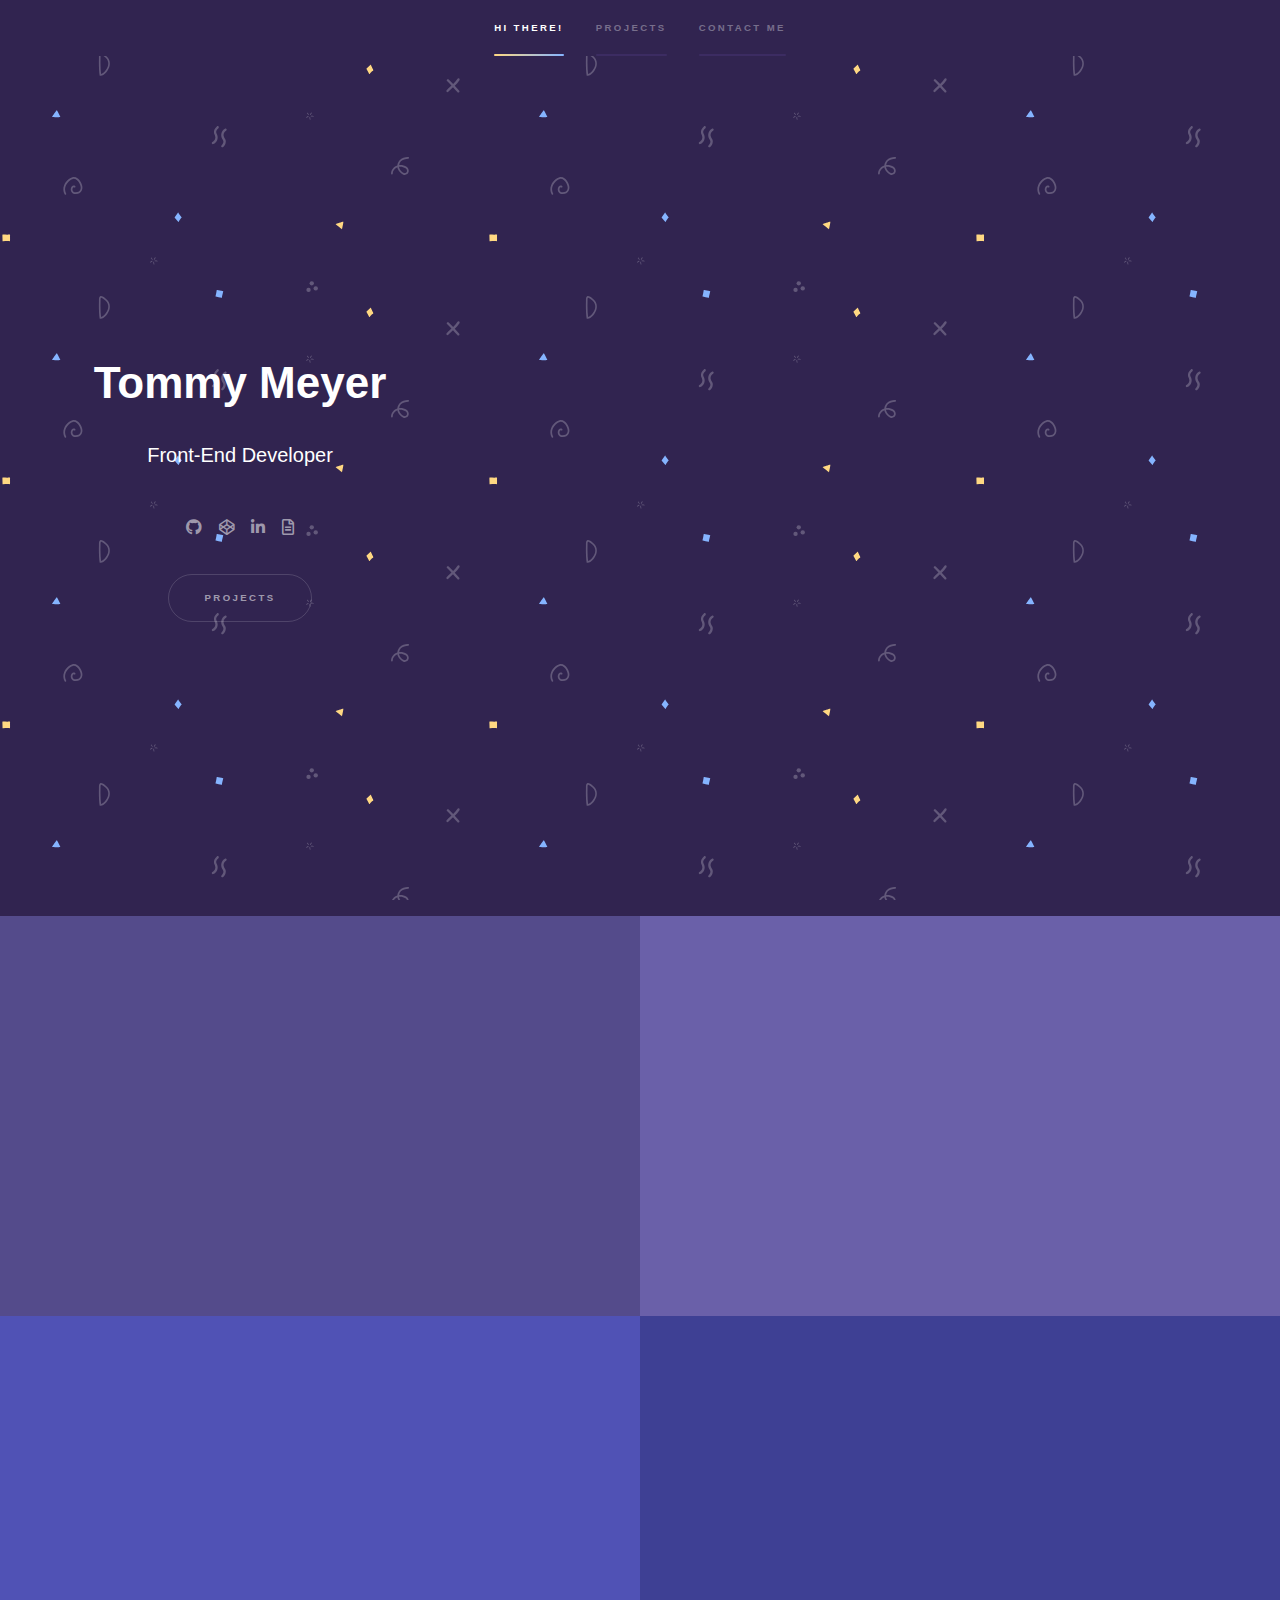
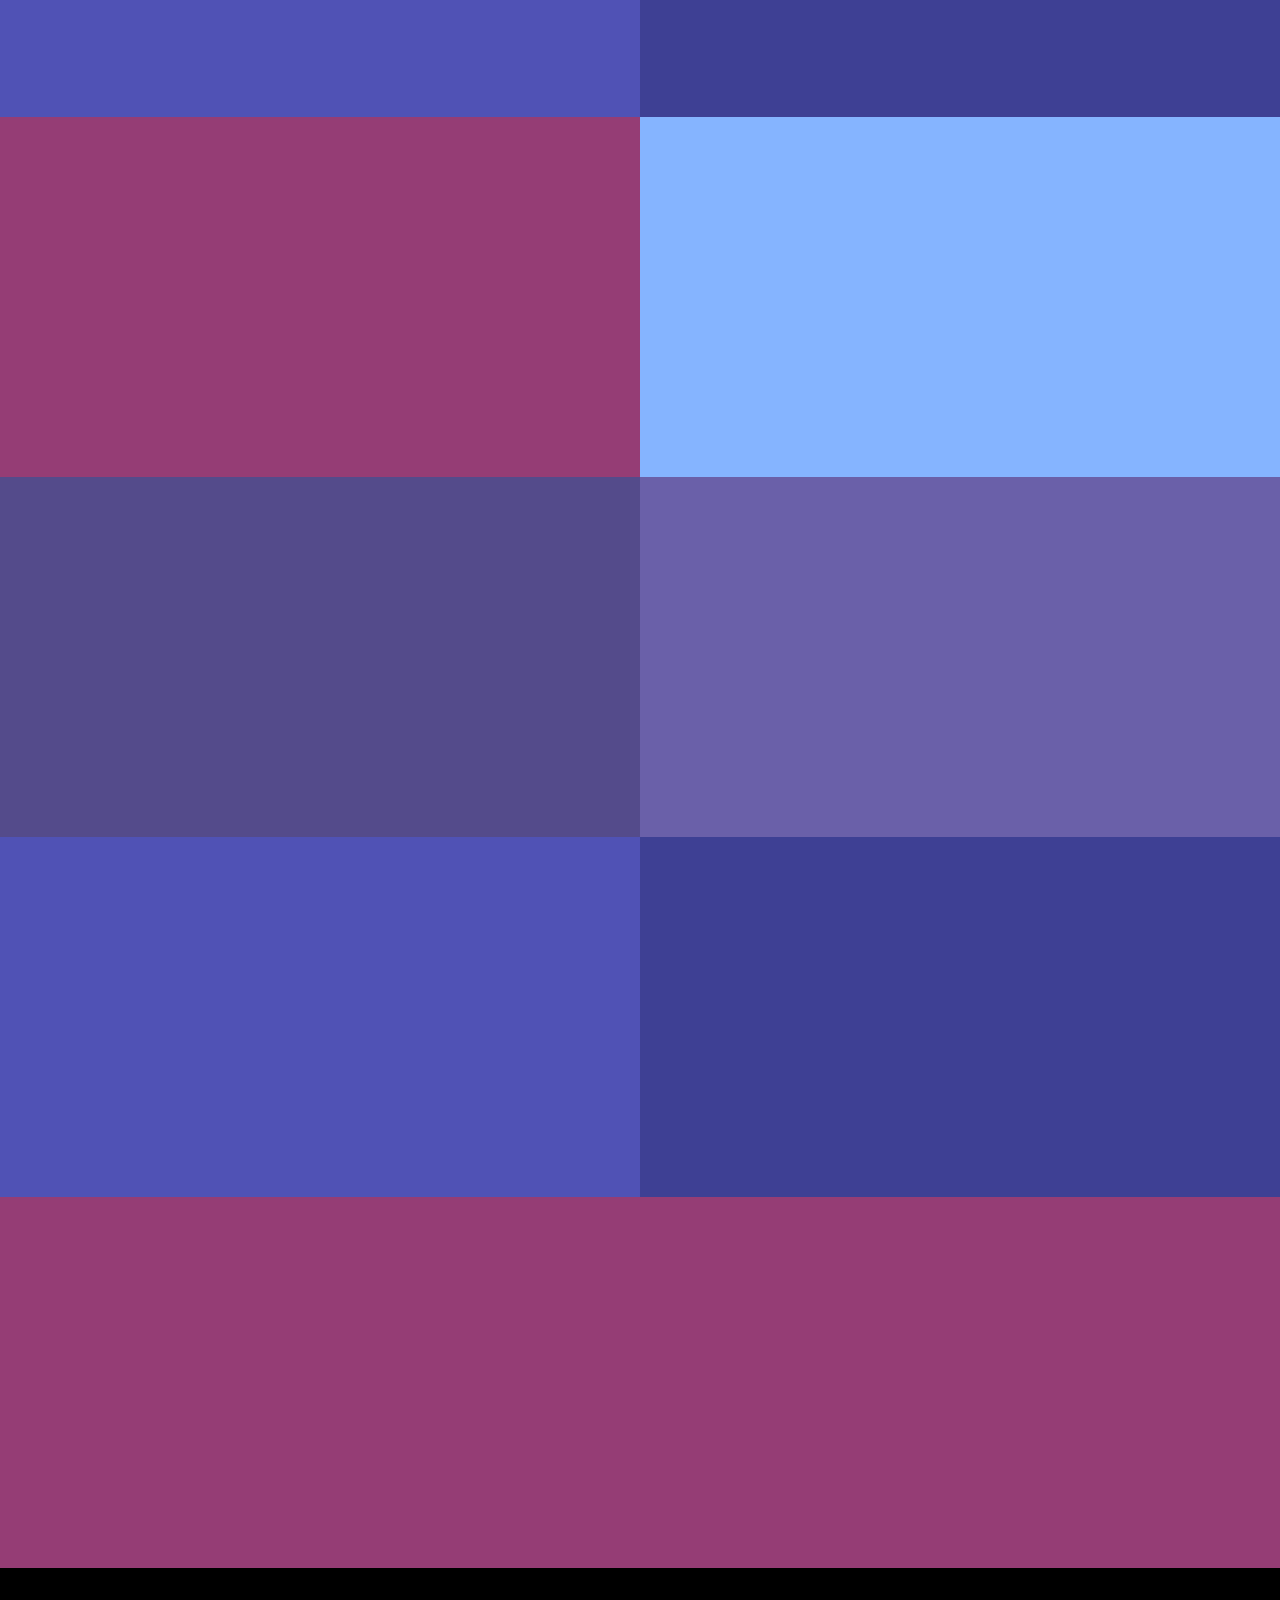
==== index.html @ c6033dd3 "Adds T&N Partners site." ====
<!DOCTYPE HTML>
<!--
  Hyperspace by HTML5 UP
  html5up.net | @ajlkn
  Free for personal and commercial use under the CCA 3.0 license (html5up.net/license)

  Heavily customized by Tommy Meyer, 2020.
-->
<html>
  <head>
    <title>⚡ Tommy Meyer – Front-End Developer</title>
    <meta charset="utf-8" />
    <meta name="viewport" content="width=device-width, initial-scale=1, user-scalable=no" />
    <link rel="stylesheet" href="assets/css/main.css" />
    <noscript><link rel="stylesheet" href="assets/css/noscript.css" /></noscript>
  </head>
  <body class="is-preload">

    <!-- Sidebar -->
      <section id="sidebar">
        <div class="inner">
          <nav>
            <ul>
              <li><a href="#intro">Hi there!</a></li>
              <li><a href="#one">Projects</a></li>
              <!-- <li><a href="#two">Skills & Technologies</a></li> -->
              <li><a href="#three">Contact Me</a></li>
            </ul>
          </nav>
        </div>
      </section>

    <!-- Wrapper -->
      <div id="wrapper">

        <!-- Intro -->
          <section id="intro" class="wrapper style1 fullscreen fade-up">
            <div class="inner">
              <h1>Tommy Meyer</h1>
              <p>Front-End Developer</p>
              <ul class="icons">
                <li><a href="https://github.com/tommymeyer" target="_blank" rel="noreferrer noopener" class="icon brands fa-github" data-tooltip="Github"><span class="label"></span></a></li>
                <li><a href="https://codepen.io/tommymeyer" target="_blank" rel="noreferrer noopener" class="icon brands fa-codepen" data-tooltip="Codepen"><span class="label"></span></a></li>
                <li><a href="https://www.linkedin.com/in/tommymeyer942/" target="_blank" rel="noreferrer noopener" class="icon brands fa-linkedin-in" data-tooltip="LinkedIn"><span class="label"></span></a></li>
                <li><a href="https://bit.ly/2AvjYid" target="_blank" rel="noreferrer noopener" class="icon brands fa-file-alt" data-tooltip="Resumé"><span class="label"></span></a></li>
              </ul>
              <ul class="actions">
                <li><a href="#one" class="button scrolly projects-btn">Projects</a></li>
              </ul>
            </div>
          </section>

        <!-- One -->
          <div id="one">
            <section class="wrapper spotlights">
              <section class="style1-alt">
                <div class="content">
                  <div class="inner">
                    <h2>All-Star Trivia</h2>
                    <p>Browser-based trivia app utilizing the <a href="https://opentdb.com/" target="_blank" rel="noreferrer noopener">Open Trivia Database</a>. I created a custom React Hook called <code>useTrivia</code> in which I make a call to the Open Trivia API using the <code>Fetch API</code> to access the questions. <code>useTrivia</code> allows us to load a question accordingly to a selected category. To randomize the questions I'm using the <code>shuffle()</code> method from <code>Lodash</code>. An improvement would be utilizing <code>local storage</code> and sign-in to allow session tracking.</p>
                    <ul class="actions">
                      <li><a href="https://github.com/tommymeyer/all-star-trivia" target="_blank" rel="noreferrer noopener" class="button">Source Code</a></li>
                      <li><a href="https://allstar.netlify.app/" class="button" target="_blank" rel="noreferrer noopener">Live Example</a></li>
                    </ul>
                  </div>
                </div>
              </section>
              <section class="style1">
                <div class="content">
                  <div class="inner">
                    <h2>Rock.Paper.Scissors.</h2>
                    <p>This is a simple, Browser-based Roshambo game that pits the user against the computer <i><b>*cough*</b> Math.random() <b>*cough*</b></i>. It tracks wins, losses, the user's choice, the computer's choice, and game state using the <code>useState</code> Hook. The game state refreshes with the <code>useEffect</code> Hook. I use conditional logic that uses properties of the different choices available; namely, rock, paper, and scissors.</p>
                    <ul class="actions">
                      <li><a href="https://github.com/tommymeyer/react-roshambo" target="_blank" rel="noreferrer noopener" class="button">Source Code</a></li>
                      <li><a href="https://react-roshambo.netlify.app/" class="button" target="_blank" rel="noreferrer noopener">Live Example</a></li>
                    </ul>
                  </div>
                </div>
              </section>
            </section>
            <section class="wrapper spotlights">
              <section class="style2">
                <div class="content">
                  <div class="inner">
                    <h2>Infinite Image Gallery</h2>
                    <p>This app uses the <a href="https://unsplash.com/developers" target="_blank" rel="noreferrer noopener">Unsplash API</a> to dynamically load images. It uses a package called the <code>react-infinite-scroll-component</code> to continuously load images on scroll. This project was a bit of stretch for me in using the <code>useCallback</code> Hook for performance improvements as well as using the <code>useEffect</code> Hook to negotiate multiple and semi-complex state scenarios.</p>
                    <ul class="actions">
                      <li><a href="https://github.com/tommymeyer/infinite-images" target="_blank" rel="noreferrer noopener" class="button">Source Code</a></li>
                    </ul>
                  </div>
                </div>
              </section>
              <section class="style2-alt">
                <div class="content">
                  <div class="inner">
                    <h2>Robofriends</h2>
                    <p>This app displays the power of React Props and State. I'm using <code>useState</code> to obtain and set the searchfield value, and, subsequently, actively find and display relevant information cards. I'm also using the <code>fetch API</code> within <code>useEffect</code> to call for data to display on the information cards. This project was a refactor of an older project. I replaced Life Cycle Methods with React Hooks.</p>
                    <ul class="actions">
                      <li><a href="https://github.com/tommymeyer/robofriends" target="_blank" rel="noreferrer noopener" class="button">Source Code</a></li>
                      <li><a href="https://tin-can.netlify.app/" class="button" target="_blank" rel="noreferrer noopener">Live Example</a></li>
                    </ul>
                  </div>
                </div>
              </section>
            </section>
            <section class="wrapper spotlights">
              <section class="style3-alt">
                <div class="content">
                  <div class="inner">
                    <h2>Pomodoro Timer</h2>
                    <p>A simple Pomodoro Timer that also tracks the number pomo sets you do. Built in ReactJS, it uses <code>useState</code> to adjust the timer, set counter, and the dynamic titles. It also uses <code>useRef</code> to make the buttons functional.</p>
                    <ul class="actions">
                      <li><a href="https://github.com/tommymeyer/react-pomodoro" target="_blank" rel="noreferrer noopener" class="button">Source Code</a></li>
                      <li><a href="https://pompom.netlify.app/" class="button" target="_blank" rel="noreferrer noopener">Live Example</a></li>
                    </ul>
                  </div>
                </div>
              </section>
              <section class="style3">
                <div class="content">
                  <div class="inner">
                    <h2>Markdown Note Taking App</h2>
                    <p>A <em>very</em> rudimentary Markdown note taking app built in ReactJS. It uses the <code>react-markdown</code> NPM Package and plugs in the <code>useState</code> React Hook to set the state of the textbox with what the user types in the editor.</p>
                    <ul class="actions">
                      <li><a href="https://github.com/tommymeyer/react-markdown-editor" target="_blank" rel="noreferrer noopener" class="button">Source Code</a></li>
                      <li><a href="https://voltnotes.netlify.app/" class="button" target="_blank" rel="noreferrer noopener">Live Example</a></li>
                    </ul>
                  </div>
                </div>
              </section>
            </section>
            <section class="wrapper spotlights">
              <section class="style1-alt">
                <div class="content">
                  <div class="inner">
                    <h2>Cool Tabs</h2>
                    <p>Built in ReactJS, this is a sample of navigation tabs and a neat hover interaction. It uses <code>react-router-dom</code> to navigate between the different components. The hover effect is accomplished using <code>useState</code> to keep track of where the mouse is located when hovering over a tab.</p>
                    <ul class="actions">
                      <li><a href="https://github.com/tommymeyer/react-tabs" target="_blank" rel="noreferrer noopener" class="button">Source Code</a></li>
                      <li><a href="https://cool-tabs.netlify.app/" class="button" target="_blank" rel="noreferrer noopener">Live Example</a></li>
                    </ul>
                  </div>
                </div>
              </section>
              <section class="style1">
                <div class="content">
                  <div class="inner">
                    <h2>List of SpaceX Launches</h2>
                    <p>A list of SpaceX Launches using their API to display images of launches, launch names, launch details, and links to launch videos. It's built in Angular using Typescript. It's not my forté, but it was a fun project.</p>
                    <ul class="actions">
                      <li><a href="https://github.com/tommymeyer/spacex-launches-list" target="_blank" rel="noreferrer noopener" class="button">Source Code</a></li>
                    </ul>
                  </div>
                </div>
              </section>
            </section>
            <section class="wrapper spotlights">
              <section class="style2">
                <div class="content">
                  <div class="inner">
                    <a href="./projects/StoresSite.html" target="_blank" rel="noreferrer noopener"><h2>Tuft & Needle Stores Site</h2></a>
                    <p>Tuft & Needle's Stores site. Made to help customers find products in a retail setting near them.</p>
                    <ul class="actions">
                      <li><a href="https://www.tuftandneedle.com/stores/" class="button" target="_blank" rel="noreferrer noopener">Live Example</a></li>
                    </ul>
                  </div>
                </div>
              </section>
              <section class="style2-alt">
                <div class="content">
                  <div class="inner">
                    <a href="./projects/TrackingPage.html" target="_blank" rel="noreferrer noopener"><h2>Tuft & Needle Tracking Page</h2></a>
                    <p>Tuft & Needle's custom tracking page. Made to provide customers with a more pleasant shipment tracking experience.</p>
                    <ul class="actions">
                      <li><a href="https://www.tuftandneedle.com/tracking/?email=tlmeyer942@gmail.com&slug=217e1e6a1ecc" class="button" target="_blank" rel="noreferrer noopener">Live Example</a></li>
                    </ul>
                  </div>
                </div>
              </section>
            </section>
            <section class="wrapper spotlights">
              <section class="style3-alt">
                <div class="content">
                  <div class="inner">
                    <h2>Tuft & Needle Partners Site</h2>
                    <p>Tuft & Needle's showcase site for business partnerships. All of the content is dynamically generated through a CMS, making it simpler for stakeholders to control what's on the page. I was in charge of the markup and styles for the site. I had to keep in mind the dynamic nature of the content and build layout as well as other constraints while allowing for potential unknowns in relation to styling the pages.</p>
                    <ul class="actions">
                      <li><a href="https://www.tuftandneedle.com/partners/" class="button" target="_blank" rel="noreferrer noopener">Live Example</a></li>
                    </ul>
                  </div>
                </div>
              </section>
            </section>
            <section class="wrapper spotlights">
              <section class="style4">
                <div class="content">
                  <div class="inner">
                    <h2>More Coming Soon</h2>
                    <p>To see more examples of my CSS work check out my Codepen. For more examples of larger projects, check out my Github or my Resumé <span class="small-text"><em>&#40;all links found in the icons above or the buttons below&#41;</em></span>.</p>
                    <ul class="actions">
                      <li><a href="https://github.com/tommymeyer" class="button icon fa-github" target="_blank" rel="noreferrer noopener">Github</a></li>
                      <li><a href="https://codepen.io/tommymeyer" target="_blank" rel="noreferrer noopener" class="button icon fa-codepen">Codepen</a></li>
                      <li><a href="https://bit.ly/2AvjYid" class="button icon fa-file-alt" target="_blank" rel="noreferrer noopener">Resumé</a></li>
                    </ul>
                  </div>
                </div>
              </section>
            </section>
          </div>

        <!-- Two -->
          <!-- <section id="two" class="wrapper style3 fade-up">
            <div class="inner">
              <h2>What we do</h2>
              <p>Phasellus convallis elit id ullamcorper pulvinar. Duis aliquam turpis mauris, eu ultricies erat malesuada quis. Aliquam dapibus, lacus eget hendrerit bibendum, urna est aliquam sem, sit amet imperdiet est velit quis lorem.</p>
              <div class="features">
                <section>
                  <span class="icon solid major fa-code"></span>
                  <h3>Lorem ipsum amet</h3>
                  <p>Phasellus convallis elit id ullam corper amet et pulvinar. Duis aliquam turpis mauris, sed ultricies erat dapibus.</p>
                </section>
                <section>
                  <span class="icon solid major fa-lock"></span>
                  <h3>Aliquam sed nullam</h3>
                  <p>Phasellus convallis elit id ullam corper amet et pulvinar. Duis aliquam turpis mauris, sed ultricies erat dapibus.</p>
                </section>
                <section>
                  <span class="icon solid major fa-cog"></span>
                  <h3>Sed erat ullam corper</h3>
                  <p>Phasellus convallis elit id ullam corper amet et pulvinar. Duis aliquam turpis mauris, sed ultricies erat dapibus.</p>
                </section>
                <section>
                  <span class="icon solid major fa-desktop"></span>
                  <h3>Veroeros quis lorem</h3>
                  <p>Phasellus convallis elit id ullam corper amet et pulvinar. Duis aliquam turpis mauris, sed ultricies erat dapibus.</p>
                </section>
                <section>
                  <span class="icon solid major fa-link"></span>
                  <h3>Urna quis bibendum</h3>
                  <p>Phasellus convallis elit id ullam corper amet et pulvinar. Duis aliquam turpis mauris, sed ultricies erat dapibus.</p>
                </section>
                <section>
                  <span class="icon major fa-gem"></span>
                  <h3>Aliquam urna dapibus</h3>
                  <p>Phasellus convallis elit id ullam corper amet et pulvinar. Duis aliquam turpis mauris, sed ultricies erat dapibus.</p>
                </section>
              </div>
              <ul class="actions">
                <li><a href="generic.html" class="button">Learn more</a></li>
              </ul>
            </div>
          </section> -->

        <!-- Three -->
          <section id="three" class="wrapper style1 fade-up">
            <div class="inner">
              <h2>Contact Me</h2>
              <p>If you'd like to partner with me on a project, talk about code, or talk about life, please feel free to write to me using the form below. I look forward to hearing from you. Cheers!</p>
              <div class="style1">
                <section>
                  <form method="POST" name="contact" data-netlify="true">
                    <div class="fields">
                      <div class="field half">
                        <label for="name">Name</label>
                        <input type="text" name="name" id="name" required />
                      </div>
                      <div class="field half">
                        <label for="email">Email</label>
                        <input type="text" name="email" id="email" required />
                      </div>
                      <div class="field">
                        <label for="message">Message</label>
                        <textarea name="message" id="message" rows="5" required></textarea>
                      </div>
                    </div>
                    <ul class="actions">
                      <li><button class="button submit" type="submit">Send</button></li>
                    </ul>
                  </form>
                </section>
              </div>
            </div>
          </section>

      </div>

    <!-- Footer -->
      <footer id="footer" class="wrapper style1-alt">
        <div class="inner">
          <ul class="menu">
            <li>&copy; 2021 <a href="https://bit.ly/2AvjYid" target="_blank" rel="noreferrer noopener">Tommy Meyer</a>. All rights reserved.</li>
          </ul>
        </div>
      </footer>

    <!-- Scripts -->
      <script src="assets/js/jquery.min.js"></script>
      <script src="assets/js/jquery.scrollex.min.js"></script>
      <script src="assets/js/jquery.scrolly.min.js"></script>
      <script src="assets/js/browser.min.js"></script>
      <script src="assets/js/breakpoints.min.js"></script>
      <script src="assets/js/util.js"></script>
      <script src="assets/js/main.js"></script>

  </body>
</html>
---- assets/css/main.css ----
@charset "UTF-8";
@import url(fontawesome-all.min.css);
@import url("https://fonts.googleapis.com/css2?family=Audiowide&family=Bevan&family=BioRhyme:wght@700;800&family=Bree+Serif&family=Cherry+Swash:wght@700&family=Kelly+Slab&family=Poppins:ital,wght@0,100;0,200;0,300;0,400;0,500;0,600;0,700;0,800;0,900;1,100;1,200;1,300;1,400;1,500;1,600;1,700;1,800;1,900&family=Righteous&family=Spicy+Rice&family=Ubuntu:wght@400;500;700&display=swap");
html, body, div, span, applet, object, iframe, h1, h2, h3, h4, h5, h6, p, blockquote, pre, a, abbr, acronym, address, big, cite, code, del, dfn, em, img, ins, kbd, q, s, samp, small, strike, strong, sub, sup, tt, var, b, u, i, center, dl, dt, dd, ol, ul, li, fieldset, form, label, legend, table, caption, tbody, tfoot, thead, tr, th, td, article, aside, canvas, details, embed, figure, figcaption, footer, header, hgroup, menu, nav, output, ruby, section, summary, time, mark, audio, video {
  margin: 0;
  padding: 0;
  border: 0;
  font-size: 100%;
  font: inherit;
  vertical-align: baseline; }

article, aside, details, figcaption, figure, footer, header, hgroup, menu, nav, section {
  display: block; }

body {
  line-height: 1; }

ol, ul {
  list-style: none; }

blockquote, q {
  quotes: none; }

blockquote::before, blockquote::after {
  content: "";
  content: none; }

q::before, q::after {
  content: "";
  content: none; }

table {
  border-collapse: collapse;
  border-spacing: 0; }

body {
  -webkit-text-size-adjust: none; }

mark {
  background-color: transparent;
  color: inherit; }

input::-moz-focus-inner {
  border: 0;
  padding: 0;
  -moz-appearance: none;
  -webkit-appearance: none;
  -ms-appearance: none;
  appearance: none; }

select, textarea {
  -moz-appearance: none;
  -webkit-appearance: none;
  -ms-appearance: none;
  appearance: none; }

@-ms-viewport {
  width: device-width; }
body {
  -ms-overflow-style: scrollbar; }

@media screen and (max-width: 480px) {
  html, body {
    min-width: 320px; } }
html {
  box-sizing: border-box; }

* {
  box-sizing: inherit; }
  *::before, *::after {
    box-sizing: inherit; }

/****************** */
/*****Variables**** */
/****************** */
body {
  background: #312450;
  color: rgba(255, 255, 255, 0.55);
  font-family: Arial, Helvetica, sans-serif;
  font-size: 16.5pt;
  font-weight: normal;
  line-height: 1.75; }

input, select, textarea {
  color: rgba(255, 255, 255, 0.55);
  font-family: Arial, Helvetica, sans-serif;
  font-size: 16.5pt;
  font-weight: normal;
  line-height: 1.75; }

@media screen and (max-width: 1680px) {
  body, input, select, textarea {
    font-size: 13pt; } }
@media screen and (max-width: 1280px) {
  body, input, select, textarea {
    font-size: 12pt; } }
@media screen and (max-width: 360px) {
  body, input, select, textarea {
    font-size: 11pt; } }
a {
  -moz-transition: color 0.25s ease, border-bottom-color 0.25s ease;
  -webkit-transition: color 0.25s ease, border-bottom-color 0.25s ease;
  -ms-transition: color 0.25s ease, border-bottom-color 0.25s ease;
  transition: color 0.25s ease, border-bottom-color 0.25s ease;
  border-bottom: dotted 1px rgba(255, 255, 255, 0.35);
  color: inherit;
  text-decoration: none; }
  a:hover {
    border-bottom-color: transparent;
    color: #ffffff; }

strong, b {
  color: #ffffff;
  font-weight: bold; }

em, i {
  font-style: italic; }

p {
  margin: 0 0 2em 0; }

h1, h2, h3, h4, h5, h6 {
  color: #ffffff;
  font-weight: bold;
  line-height: 1.5;
  margin: 0 0 0.5em 0; }

h1 a, h2 a, h3 a, h4 a, h5 a, h6 a {
  color: inherit;
  text-decoration: none; }

h1 {
  font-size: 2.75em; }
  h1.major {
    margin: 0 0 1.3em 0;
    position: relative;
    padding-bottom: 0.35em; }
    h1.major::after {
      background-image: -moz-linear-gradient(to right, #ffd882, #85b4ff);
      background-image: -moz-linear-gradient(to right, #ffd882, #85b4ff);
      background-image: -moz-linear-gradient(to right, #ffd882, #85b4ff);
      background-image: -webkit-linear-gradient(to right, #ffd882, #85b4ff);
      background-image: -webkit-linear-gradient(to right, #ffd882, #85b4ff);
      background-image: -webkit-linear-gradient(to right, #ffd882, #85b4ff);
      background-image: -ms-linear-gradient(to right, #ffd882, #85b4ff);
      background-image: -ms-linear-gradient(to right, #ffd882, #85b4ff);
      background-image: -ms-linear-gradient(to right, #ffd882, #85b4ff);
      background-image: linear-gradient(to right, #ffd882, #85b4ff);
      background-image: linear-gradient(to right, #ffd882, #85b4ff);
      background-image: linear-gradient(to right, #ffd882, #85b4ff);
      -moz-transition: max-width 0.25s ease;
      -webkit-transition: max-width 0.25s ease;
      -ms-transition: max-width 0.25s ease;
      transition: max-width 0.25s ease;
      border-radius: 0.2em;
      bottom: 0;
      content: "";
      height: 0.05em;
      position: absolute;
      right: 0;
      width: 100%; }

h2 {
  font-size: 1.75em; }

h3 {
  font-size: 1.1em; }

h4 {
  font-size: 1em; }

h5 {
  font-size: 0.8em; }

h6 {
  font-size: 0.6em; }

@media screen and (max-width: 736px) {
  h1 {
    font-size: 2em; }

  h2 {
    font-size: 1.25em; }

  h3 {
    font-size: 1em; }

  h4 {
    font-size: 0.8em; }

  h5, h6 {
    font-size: 0.6em; } }
sub {
  font-size: 0.8em;
  position: relative;
  top: 0.5em; }

sup {
  font-size: 0.8em;
  position: relative;
  top: -0.5em; }

blockquote {
  border-left: solid 4px rgba(255, 255, 255, 0.15);
  font-style: italic;
  margin: 0 0 2em 0;
  padding: 0.5em 0 0.5em 2em; }

code {
  background: rgba(255, 255, 255, 0.05);
  border-radius: 0.25em;
  border: solid 1px rgba(255, 255, 255, 0.15);
  font-family: "Courier New", monospace;
  font-size: 0.9em;
  margin: 0 0.25em;
  padding: 0.25em 0.65em; }

pre {
  -webkit-overflow-scrolling: touch;
  font-family: "Courier New", monospace;
  font-size: 0.9em;
  margin: 0 0 2em 0; }
  pre code {
    display: block;
    line-height: 1.75em;
    padding: 1em 1.5em;
    overflow-x: auto; }

hr {
  border: 0;
  border-bottom: solid 1px rgba(255, 255, 255, 0.15);
  margin: 2em 0; }
  hr.major {
    margin: 3em 0; }

.align-left {
  text-align: left; }

.align-center {
  text-align: center; }

.align-right {
  text-align: right; }

.row {
  display: flex;
  flex-wrap: wrap;
  box-sizing: border-box;
  align-items: stretch; }
  .row > * {
    box-sizing: border-box; }
  .row.gtr-uniform > * > :last-child {
    margin-bottom: 0; }
  .row.aln-left {
    justify-content: flex-start; }
  .row.aln-center {
    justify-content: center; }
  .row.aln-right {
    justify-content: flex-end; }
  .row.aln-top {
    align-items: flex-start; }
  .row.aln-middle {
    align-items: center; }
  .row.aln-bottom {
    align-items: flex-end; }
  .row > .imp {
    order: -1; }
  .row > .col-1 {
    width: 8.3333333333%; }
  .row > .off-1 {
    margin-left: 8.3333333333%; }
  .row > .col-2 {
    width: 16.6666666667%; }
  .row > .off-2 {
    margin-left: 16.6666666667%; }
  .row > .col-3 {
    width: 25%; }
  .row > .off-3 {
    margin-left: 25%; }
  .row > .col-4 {
    width: 33.3333333333%; }
  .row > .off-4 {
    margin-left: 33.3333333333%; }
  .row > .col-5 {
    width: 41.6666666667%; }
  .row > .off-5 {
    margin-left: 41.6666666667%; }
  .row > .col-6 {
    width: 50%; }
  .row > .off-6 {
    margin-left: 50%; }
  .row > .col-7 {
    width: 58.3333333333%; }
  .row > .off-7 {
    margin-left: 58.3333333333%; }
  .row > .col-8 {
    width: 66.6666666667%; }
  .row > .off-8 {
    margin-left: 66.6666666667%; }
  .row > .col-9 {
    width: 75%; }
  .row > .off-9 {
    margin-left: 75%; }
  .row > .col-10 {
    width: 83.3333333333%; }
  .row > .off-10 {
    margin-left: 83.3333333333%; }
  .row > .col-11 {
    width: 91.6666666667%; }
  .row > .off-11 {
    margin-left: 91.6666666667%; }
  .row > .col-12 {
    width: 100%; }
  .row > .off-12 {
    margin-left: 100%; }
  .row.gtr-0 {
    margin-top: 0;
    margin-left: 0em; }
    .row.gtr-0 > * {
      padding: 0 0 0 0em; }
    .row.gtr-0.gtr-uniform {
      margin-top: 0em; }
      .row.gtr-0.gtr-uniform > * {
        padding-top: 0em; }
  .row.gtr-25 {
    margin-top: 0;
    margin-left: -0.375em; }
    .row.gtr-25 > * {
      padding: 0 0 0 0.375em; }
    .row.gtr-25.gtr-uniform {
      margin-top: -0.375em; }
      .row.gtr-25.gtr-uniform > * {
        padding-top: 0.375em; }
  .row.gtr-50 {
    margin-top: 0;
    margin-left: -0.75em; }
    .row.gtr-50 > * {
      padding: 0 0 0 0.75em; }
    .row.gtr-50.gtr-uniform {
      margin-top: -0.75em; }
      .row.gtr-50.gtr-uniform > * {
        padding-top: 0.75em;
        margin-top: 0;
        margin-left: -1.5em; }
  .row > * {
    padding: 0 0 0 1.5em; }
  .row.gtr-uniform {
    margin-top: -1.5em; }
    .row.gtr-uniform > * {
      padding-top: 1.5em; }
  .row.gtr-150 {
    margin-top: 0;
    margin-left: -2.25em; }
    .row.gtr-150 > * {
      padding: 0 0 0 2.25em; }
    .row.gtr-150.gtr-uniform {
      margin-top: -2.25em; }
      .row.gtr-150.gtr-uniform > * {
        padding-top: 2.25em; }
  .row.gtr-200 {
    margin-top: 0;
    margin-left: -3em; }
    .row.gtr-200 > * {
      padding: 0 0 0 3em; }
    .row.gtr-200.gtr-uniform {
      margin-top: -3em; }
      .row.gtr-200.gtr-uniform > * {
        padding-top: 3em; }

@media screen and (max-width: 1680px) {
  .row {
    display: flex;
    flex-wrap: wrap;
    box-sizing: border-box;
    align-items: stretch; }
    .row > * {
      box-sizing: border-box; }
    .row.gtr-uniform > * > :last-child {
      margin-bottom: 0; }
    .row.aln-left {
      justify-content: flex-start; }
    .row.aln-center {
      justify-content: center; }
    .row.aln-right {
      justify-content: flex-end; }
    .row.aln-top {
      align-items: flex-start; }
    .row.aln-middle {
      align-items: center; }
    .row.aln-bottom {
      align-items: flex-end; }
    .row > .imp-xlarge {
      order: -1; }
    .row > .col-1-xlarge {
      width: 8.3333333333%; }
    .row > .off-1-xlarge {
      margin-left: 8.3333333333%; }
    .row > .col-2-xlarge {
      width: 16.6666666667%; }
    .row > .off-2-xlarge {
      margin-left: 16.6666666667%; }
    .row > .col-3-xlarge {
      width: 25%; }
    .row > .off-3-xlarge {
      margin-left: 25%; }
    .row > .col-4-xlarge {
      width: 33.3333333333%; }
    .row > .off-4-xlarge {
      margin-left: 33.3333333333%; }
    .row > .col-5-xlarge {
      width: 41.6666666667%; }
    .row > .off-5-xlarge {
      margin-left: 41.6666666667%; }
    .row > .col-6-xlarge {
      width: 50%; }
    .row > .off-6-xlarge {
      margin-left: 50%; }
    .row > .col-7-xlarge {
      width: 58.3333333333%; }
    .row > .off-7-xlarge {
      margin-left: 58.3333333333%; }
    .row > .col-8-xlarge {
      width: 66.6666666667%; }
    .row > .off-8-xlarge {
      margin-left: 66.6666666667%; }
    .row > .col-9-xlarge {
      width: 75%; }
    .row > .off-9-xlarge {
      margin-left: 75%; }
    .row > .col-10-xlarge {
      width: 83.3333333333%; }
    .row > .off-10-xlarge {
      margin-left: 83.3333333333%; }
    .row > .col-11-xlarge {
      width: 91.6666666667%; }
    .row > .off-11-xlarge {
      margin-left: 91.6666666667%; }
    .row > .col-12-xlarge {
      width: 100%; }
    .row > .off-12-xlarge {
      margin-left: 100%; }
    .row.gtr-0 {
      margin-top: 0;
      margin-left: 0em; }
      .row.gtr-0 > * {
        padding: 0 0 0 0em; }
      .row.gtr-0.gtr-uniform {
        margin-top: 0em; }
        .row.gtr-0.gtr-uniform > * {
          padding-top: 0em; }
    .row.gtr-25 {
      margin-top: 0;
      margin-left: -0.375em; }
      .row.gtr-25 > * {
        padding: 0 0 0 0.375em; }
      .row.gtr-25.gtr-uniform {
        margin-top: -0.375em; }
        .row.gtr-25.gtr-uniform > * {
          padding-top: 0.375em; }
    .row.gtr-50 {
      margin-top: 0;
      margin-left: -0.75em; }
      .row.gtr-50 > * {
        padding: 0 0 0 0.75em; }
      .row.gtr-50.gtr-uniform {
        margin-top: -0.75em; }
        .row.gtr-50.gtr-uniform > * {
          padding-top: 0.75em;
          margin-top: 0;
          margin-left: -1.5em; }
    .row > * {
      padding: 0 0 0 1.5em; }
    .row.gtr-uniform {
      margin-top: -1.5em; }
      .row.gtr-uniform > * {
        padding-top: 1.5em; }
    .row.gtr-150 {
      margin-top: 0;
      margin-left: -2.25em; }
      .row.gtr-150 > * {
        padding: 0 0 0 2.25em; }
      .row.gtr-150.gtr-uniform {
        margin-top: -2.25em; }
        .row.gtr-150.gtr-uniform > * {
          padding-top: 2.25em; }
    .row.gtr-200 {
      margin-top: 0;
      margin-left: -3em; }
      .row.gtr-200 > * {
        padding: 0 0 0 3em; }
      .row.gtr-200.gtr-uniform {
        margin-top: -3em; }
        .row.gtr-200.gtr-uniform > * {
          padding-top: 3em; } }
@media screen and (max-width: 1280px) {
  .row {
    display: flex;
    flex-wrap: wrap;
    box-sizing: border-box;
    align-items: stretch; }
    .row > * {
      box-sizing: border-box; }
    .row.gtr-uniform > * > :last-child {
      margin-bottom: 0; }
    .row.aln-left {
      justify-content: flex-start; }
    .row.aln-center {
      justify-content: center; }
    .row.aln-right {
      justify-content: flex-end; }
    .row.aln-top {
      align-items: flex-start; }
    .row.aln-middle {
      align-items: center; }
    .row.aln-bottom {
      align-items: flex-end; }
    .row > .imp-large {
      order: -1; }
    .row > .col-1-large {
      width: 8.3333333333%; }
    .row > .off-1-large {
      margin-left: 8.3333333333%; }
    .row > .col-2-large {
      width: 16.6666666667%; }
    .row > .off-2-large {
      margin-left: 16.6666666667%; }
    .row > .col-3-large {
      width: 25%; }
    .row > .off-3-large {
      margin-left: 25%; }
    .row > .col-4-large {
      width: 33.3333333333%; }
    .row > .off-4-large {
      margin-left: 33.3333333333%; }
    .row > .col-5-large {
      width: 41.6666666667%; }
    .row > .off-5-large {
      margin-left: 41.6666666667%; }
    .row > .col-6-large {
      width: 50%; }
    .row > .off-6-large {
      margin-left: 50%; }
    .row > .col-7-large {
      width: 58.3333333333%; }
    .row > .off-7-large {
      margin-left: 58.3333333333%; }
    .row > .col-8-large {
      width: 66.6666666667%; }
    .row > .off-8-large {
      margin-left: 66.6666666667%; }
    .row > .col-9-large {
      width: 75%; }
    .row > .off-9-large {
      margin-left: 75%; }
    .row > .col-10-large {
      width: 83.3333333333%; }
    .row > .off-10-large {
      margin-left: 83.3333333333%; }
    .row > .col-11-large {
      width: 91.6666666667%; }
    .row > .off-11-large {
      margin-left: 91.6666666667%; }
    .row > .col-12-large {
      width: 100%; }
    .row > .off-12-large {
      margin-left: 100%; }
    .row.gtr-0 {
      margin-top: 0;
      margin-left: 0em; }
      .row.gtr-0 > * {
        padding: 0 0 0 0em; }
      .row.gtr-0.gtr-uniform {
        margin-top: 0em; }
        .row.gtr-0.gtr-uniform > * {
          padding-top: 0em; }
    .row.gtr-25 {
      margin-top: 0;
      margin-left: -0.375em; }
      .row.gtr-25 > * {
        padding: 0 0 0 0.375em; }
      .row.gtr-25.gtr-uniform {
        margin-top: -0.375em; }
        .row.gtr-25.gtr-uniform > * {
          padding-top: 0.375em; }
    .row.gtr-50 {
      margin-top: 0;
      margin-left: -0.75em; }
      .row.gtr-50 > * {
        padding: 0 0 0 0.75em; }
      .row.gtr-50.gtr-uniform {
        margin-top: -0.75em; }
        .row.gtr-50.gtr-uniform > * {
          padding-top: 0.75em;
          margin-top: 0;
          margin-left: -1.5em; }
    .row > * {
      padding: 0 0 0 1.5em; }
    .row.gtr-uniform {
      margin-top: -1.5em; }
      .row.gtr-uniform > * {
        padding-top: 1.5em; }
    .row.gtr-150 {
      margin-top: 0;
      margin-left: -2.25em; }
      .row.gtr-150 > * {
        padding: 0 0 0 2.25em; }
      .row.gtr-150.gtr-uniform {
        margin-top: -2.25em; }
        .row.gtr-150.gtr-uniform > * {
          padding-top: 2.25em; }
    .row.gtr-200 {
      margin-top: 0;
      margin-left: -3em; }
      .row.gtr-200 > * {
        padding: 0 0 0 3em; }
      .row.gtr-200.gtr-uniform {
        margin-top: -3em; }
        .row.gtr-200.gtr-uniform > * {
          padding-top: 3em; } }
@media screen and (max-width: 980px) {
  .row {
    display: flex;
    flex-wrap: wrap;
    box-sizing: border-box;
    align-items: stretch; }
    .row > * {
      box-sizing: border-box; }
    .row.gtr-uniform > * > :last-child {
      margin-bottom: 0; }
    .row.aln-left {
      justify-content: flex-start; }
    .row.aln-center {
      justify-content: center; }
    .row.aln-right {
      justify-content: flex-end; }
    .row.aln-top {
      align-items: flex-start; }
    .row.aln-middle {
      align-items: center; }
    .row.aln-bottom {
      align-items: flex-end; }
    .row > .imp-medium {
      order: -1; }
    .row > .col-1-medium {
      width: 8.3333333333%; }
    .row > .off-1-medium {
      margin-left: 8.3333333333%; }
    .row > .col-2-medium {
      width: 16.6666666667%; }
    .row > .off-2-medium {
      margin-left: 16.6666666667%; }
    .row > .col-3-medium {
      width: 25%; }
    .row > .off-3-medium {
      margin-left: 25%; }
    .row > .col-4-medium {
      width: 33.3333333333%; }
    .row > .off-4-medium {
      margin-left: 33.3333333333%; }
    .row > .col-5-medium {
      width: 41.6666666667%; }
    .row > .off-5-medium {
      margin-left: 41.6666666667%; }
    .row > .col-6-medium {
      width: 50%; }
    .row > .off-6-medium {
      margin-left: 50%; }
    .row > .col-7-medium {
      width: 58.3333333333%; }
    .row > .off-7-medium {
      margin-left: 58.3333333333%; }
    .row > .col-8-medium {
      width: 66.6666666667%; }
    .row > .off-8-medium {
      margin-left: 66.6666666667%; }
    .row > .col-9-medium {
      width: 75%; }
    .row > .off-9-medium {
      margin-left: 75%; }
    .row > .col-10-medium {
      width: 83.3333333333%; }
    .row > .off-10-medium {
      margin-left: 83.3333333333%; }
    .row > .col-11-medium {
      width: 91.6666666667%; }
    .row > .off-11-medium {
      margin-left: 91.6666666667%; }
    .row > .col-12-medium {
      width: 100%; }
    .row > .off-12-medium {
      margin-left: 100%; }
    .row.gtr-0 {
      margin-top: 0;
      margin-left: 0em; }
      .row.gtr-0 > * {
        padding: 0 0 0 0em; }
      .row.gtr-0.gtr-uniform {
        margin-top: 0em; }
        .row.gtr-0.gtr-uniform > * {
          padding-top: 0em; }
    .row.gtr-25 {
      margin-top: 0;
      margin-left: -0.375em; }
      .row.gtr-25 > * {
        padding: 0 0 0 0.375em; }
      .row.gtr-25.gtr-uniform {
        margin-top: -0.375em; }
        .row.gtr-25.gtr-uniform > * {
          padding-top: 0.375em; }
    .row.gtr-50 {
      margin-top: 0;
      margin-left: -0.75em; }
      .row.gtr-50 > * {
        padding: 0 0 0 0.75em; }
      .row.gtr-50.gtr-uniform {
        margin-top: -0.75em; }
        .row.gtr-50.gtr-uniform > * {
          padding-top: 0.75em;
          margin-top: 0;
          margin-left: -1.5em; }
    .row > * {
      padding: 0 0 0 1.5em; }
    .row.gtr-uniform {
      margin-top: -1.5em; }
      .row.gtr-uniform > * {
        padding-top: 1.5em; }
    .row.gtr-150 {
      margin-top: 0;
      margin-left: -2.25em; }
      .row.gtr-150 > * {
        padding: 0 0 0 2.25em; }
      .row.gtr-150.gtr-uniform {
        margin-top: -2.25em; }
        .row.gtr-150.gtr-uniform > * {
          padding-top: 2.25em; }
    .row.gtr-200 {
      margin-top: 0;
      margin-left: -3em; }
      .row.gtr-200 > * {
        padding: 0 0 0 3em; }
      .row.gtr-200.gtr-uniform {
        margin-top: -3em; }
        .row.gtr-200.gtr-uniform > * {
          padding-top: 3em; } }
@media screen and (max-width: 736px) {
  .row {
    display: flex;
    flex-wrap: wrap;
    box-sizing: border-box;
    align-items: stretch; }
    .row > * {
      box-sizing: border-box; }
    .row.gtr-uniform > * > :last-child {
      margin-bottom: 0; }
    .row.aln-left {
      justify-content: flex-start; }
    .row.aln-center {
      justify-content: center; }
    .row.aln-right {
      justify-content: flex-end; }
    .row.aln-top {
      align-items: flex-start; }
    .row.aln-middle {
      align-items: center; }
    .row.aln-bottom {
      align-items: flex-end; }
    .row > .imp-small {
      order: -1; }
    .row > .col-1-small {
      width: 8.3333333333%; }
    .row > .off-1-small {
      margin-left: 8.3333333333%; }
    .row > .col-2-small {
      width: 16.6666666667%; }
    .row > .off-2-small {
      margin-left: 16.6666666667%; }
    .row > .col-3-small {
      width: 25%; }
    .row > .off-3-small {
      margin-left: 25%; }
    .row > .col-4-small {
      width: 33.3333333333%; }
    .row > .off-4-small {
      margin-left: 33.3333333333%; }
    .row > .col-5-small {
      width: 41.6666666667%; }
    .row > .off-5-small {
      margin-left: 41.6666666667%; }
    .row > .col-6-small {
      width: 50%; }
    .row > .off-6-small {
      margin-left: 50%; }
    .row > .col-7-small {
      width: 58.3333333333%; }
    .row > .off-7-small {
      margin-left: 58.3333333333%; }
    .row > .col-8-small {
      width: 66.6666666667%; }
    .row > .off-8-small {
      margin-left: 66.6666666667%; }
    .row > .col-9-small {
      width: 75%; }
    .row > .off-9-small {
      margin-left: 75%; }
    .row > .col-10-small {
      width: 83.3333333333%; }
    .row > .off-10-small {
      margin-left: 83.3333333333%; }
    .row > .col-11-small {
      width: 91.6666666667%; }
    .row > .off-11-small {
      margin-left: 91.6666666667%; }
    .row > .col-12-small {
      width: 100%; }
    .row > .off-12-small {
      margin-left: 100%; }
    .row.gtr-0 {
      margin-top: 0;
      margin-left: 0em; }
      .row.gtr-0 > * {
        padding: 0 0 0 0em; }
      .row.gtr-0.gtr-uniform {
        margin-top: 0em; }
        .row.gtr-0.gtr-uniform > * {
          padding-top: 0em; }
    .row.gtr-25 {
      margin-top: 0;
      margin-left: -0.375em; }
      .row.gtr-25 > * {
        padding: 0 0 0 0.375em; }
      .row.gtr-25.gtr-uniform {
        margin-top: -0.375em; }
        .row.gtr-25.gtr-uniform > * {
          padding-top: 0.375em; }
    .row.gtr-50 {
      margin-top: 0;
      margin-left: -0.75em; }
      .row.gtr-50 > * {
        padding: 0 0 0 0.75em; }
      .row.gtr-50.gtr-uniform {
        margin-top: -0.75em; }
        .row.gtr-50.gtr-uniform > * {
          padding-top: 0.75em;
          margin-top: 0;
          margin-left: -1.5em; }
    .row > * {
      padding: 0 0 0 1.5em; }
    .row.gtr-uniform {
      margin-top: -1.5em; }
      .row.gtr-uniform > * {
        padding-top: 1.5em; }
    .row.gtr-150 {
      margin-top: 0;
      margin-left: -2.25em; }
      .row.gtr-150 > * {
        padding: 0 0 0 2.25em; }
      .row.gtr-150.gtr-uniform {
        margin-top: -2.25em; }
        .row.gtr-150.gtr-uniform > * {
          padding-top: 2.25em; }
    .row.gtr-200 {
      margin-top: 0;
      margin-left: -3em; }
      .row.gtr-200 > * {
        padding: 0 0 0 3em; }
      .row.gtr-200.gtr-uniform {
        margin-top: -3em; }
        .row.gtr-200.gtr-uniform > * {
          padding-top: 3em; } }
@media screen and (max-width: 480px) {
  .row {
    display: flex;
    flex-wrap: wrap;
    box-sizing: border-box;
    align-items: stretch; }
    .row > * {
      box-sizing: border-box; }
    .row.gtr-uniform > * > :last-child {
      margin-bottom: 0; }
    .row.aln-left {
      justify-content: flex-start; }
    .row.aln-center {
      justify-content: center; }
    .row.aln-right {
      justify-content: flex-end; }
    .row.aln-top {
      align-items: flex-start; }
    .row.aln-middle {
      align-items: center; }
    .row.aln-bottom {
      align-items: flex-end; }
    .row > .imp-xsmall {
      order: -1; }
    .row > .col-1-xsmall {
      width: 8.3333333333%; }
    .row > .off-1-xsmall {
      margin-left: 8.3333333333%; }
    .row > .col-2-xsmall {
      width: 16.6666666667%; }
    .row > .off-2-xsmall {
      margin-left: 16.6666666667%; }
    .row > .col-3-xsmall {
      width: 25%; }
    .row > .off-3-xsmall {
      margin-left: 25%; }
    .row > .col-4-xsmall {
      width: 33.3333333333%; }
    .row > .off-4-xsmall {
      margin-left: 33.3333333333%; }
    .row > .col-5-xsmall {
      width: 41.6666666667%; }
    .row > .off-5-xsmall {
      margin-left: 41.6666666667%; }
    .row > .col-6-xsmall {
      width: 50%; }
    .row > .off-6-xsmall {
      margin-left: 50%; }
    .row > .col-7-xsmall {
      width: 58.3333333333%; }
    .row > .off-7-xsmall {
      margin-left: 58.3333333333%; }
    .row > .col-8-xsmall {
      width: 66.6666666667%; }
    .row > .off-8-xsmall {
      margin-left: 66.6666666667%; }
    .row > .col-9-xsmall {
      width: 75%; }
    .row > .off-9-xsmall {
      margin-left: 75%; }
    .row > .col-10-xsmall {
      width: 83.3333333333%; }
    .row > .off-10-xsmall {
      margin-left: 83.3333333333%; }
    .row > .col-11-xsmall {
      width: 91.6666666667%; }
    .row > .off-11-xsmall {
      margin-left: 91.6666666667%; }
    .row > .col-12-xsmall {
      width: 100%; }
    .row > .off-12-xsmall {
      margin-left: 100%; }
    .row.gtr-0 {
      margin-top: 0;
      margin-left: 0em; }
      .row.gtr-0 > * {
        padding: 0 0 0 0em; }
      .row.gtr-0.gtr-uniform {
        margin-top: 0em; }
        .row.gtr-0.gtr-uniform > * {
          padding-top: 0em; }
    .row.gtr-25 {
      margin-top: 0;
      margin-left: -0.375em; }
      .row.gtr-25 > * {
        padding: 0 0 0 0.375em; }
      .row.gtr-25.gtr-uniform {
        margin-top: -0.375em; }
        .row.gtr-25.gtr-uniform > * {
          padding-top: 0.375em; }
    .row.gtr-50 {
      margin-top: 0;
      margin-left: -0.75em; }
      .row.gtr-50 > * {
        padding: 0 0 0 0.75em; }
      .row.gtr-50.gtr-uniform {
        margin-top: -0.75em; }
        .row.gtr-50.gtr-uniform > * {
          padding-top: 0.75em;
          margin-top: 0;
          margin-left: -1.5em; }
    .row > * {
      padding: 0 0 0 1.5em; }
    .row.gtr-uniform {
      margin-top: -1.5em; }
      .row.gtr-uniform > * {
        padding-top: 1.5em; }
    .row.gtr-150 {
      margin-top: 0;
      margin-left: -2.25em; }
      .row.gtr-150 > * {
        padding: 0 0 0 2.25em; }
      .row.gtr-150.gtr-uniform {
        margin-top: -2.25em; }
        .row.gtr-150.gtr-uniform > * {
          padding-top: 2.25em; }
    .row.gtr-200 {
      margin-top: 0;
      margin-left: -3em; }
      .row.gtr-200 > * {
        padding: 0 0 0 3em; }
      .row.gtr-200.gtr-uniform {
        margin-top: -3em; }
        .row.gtr-200.gtr-uniform > * {
          padding-top: 3em; } }
.box {
  border-radius: 0.25em;
  border: solid 1px rgba(255, 255, 255, 0.15);
  margin-bottom: 2em;
  padding: 1.5em; }
  .box > :last-child {
    margin-bottom: 0; }
    .box > :last-child > :last-child {
      margin-bottom: 0; }
      .box > :last-child > :last-child > :last-child {
        margin-bottom: 0; }
  .box.alt {
    border: 0;
    border-radius: 0;
    padding: 0; }

input[type=submit], input[type=reset], input[type=button] {
  -moz-appearance: none;
  -webkit-appearance: none;
  -ms-appearance: none;
  appearance: none;
  -moz-transition: border-color 0.25s ease;
  -webkit-transition: border-color 0.25s ease;
  -ms-transition: border-color 0.25s ease;
  transition: border-color 0.25s ease;
  background-color: transparent;
  border: solid 1px !important;
  border-color: rgba(255, 255, 255, 0.15) !important;
  border-radius: 3em;
  color: #ffffff !important;
  cursor: pointer;
  display: inline-block;
  font-size: 0.6em;
  font-weight: bold;
  height: calc(4.75em + 2px);
  letter-spacing: 0.25em;
  line-height: 4.75em;
  outline: 0;
  padding: 0 3.75em;
  position: relative;
  text-align: center;
  text-decoration: none;
  text-transform: uppercase;
  white-space: nowrap; }

button, .button {
  -moz-appearance: none;
  -webkit-appearance: none;
  -ms-appearance: none;
  appearance: none;
  -moz-transition: border-color 0.25s ease, color 0.25s ease, box-shadow 0.5s ease;
  -webkit-transition: border-color 0.25s ease, color 0.25s ease, box-shadow 0.5s ease;
  -ms-transition: border-color 0.25s ease, color 0.25s ease, box-shadow 0.5s ease;
  transition: border-color 0.25s ease, color 0.25s ease, box-shadow 0.5s ease;
  background-color: transparent;
  border: solid 1px !important;
  border-color: rgba(255, 255, 255, 0.15) !important;
  border-radius: 3em;
  cursor: pointer;
  display: inline-block;
  font-size: 0.6em;
  font-weight: bold;
  height: calc(4.75em + 2px);
  letter-spacing: 0.25em;
  line-height: 4.75em;
  outline: 0;
  padding: 0 3.75em;
  position: relative;
  text-align: center;
  text-decoration: none;
  text-transform: uppercase;
  white-space: nowrap;
  color: rgba(255, 255, 255, 0.55); }
  button:hover, .button:hover {
    color: #ffffff;
    box-shadow: 0px 0px 15px 2px #85b4ff, 0px 0px 15px 2px #85b4ff; }

input[type=submit]::after, input[type=reset]::after, input[type=button]::after {
  -moz-transform: scale(0.25);
  -webkit-transform: scale(0.25);
  -ms-transform: scale(0.25);
  transform: scale(0.25);
  pointer-events: none;
  -moz-transition: opacity 0.25s ease, -moz-transform 0.25s ease;
  -webkit-transition: opacity 0.25s ease, -webkit-transform 0.25s ease;
  -ms-transition: opacity 0.25s ease, -ms-transform 0.25s ease;
  transition: opacity 0.25s ease, transform 0.25s ease;
  background: #ffffff;
  border-radius: 3em;
  content: "";
  height: 100%;
  left: 0;
  opacity: 0;
  position: absolute;
  top: 0;
  width: 100%; }

button::after, .button::after {
  -moz-transform: scale(0.25);
  -webkit-transform: scale(0.25);
  -ms-transform: scale(0.25);
  transform: scale(0.25);
  pointer-events: none;
  -moz-transition: opacity 0.25s ease, -moz-transform 0.25s ease;
  -webkit-transition: opacity 0.25s ease, -webkit-transform 0.25s ease;
  -ms-transition: opacity 0.25s ease, -ms-transform 0.25s ease;
  transition: opacity 0.25s ease, transform 0.25s ease;
  background: #ffffff;
  border-radius: 3em;
  content: "";
  height: 100%;
  left: 0;
  opacity: 0;
  position: absolute;
  top: 0;
  width: 100%;
  z-index: -1; }

input[type=submit].icon::before, input[type=reset].icon::before, input[type=button].icon::before {
  margin-right: 0.75em; }

button.icon::before, .button.icon::before {
  margin-right: 0.75em; }

input[type=submit].fit, input[type=reset].fit, input[type=button].fit {
  width: 100%; }

button.fit, .button.fit {
  width: 100%; }

input[type=submit].small, input[type=reset].small, input[type=button].small {
  font-size: 0.4em; }

button.small, .button.small {
  font-size: 0.4em; }

input[type=submit].large, input[type=reset].large, input[type=button].large {
  font-size: 0.8em; }

button.large, .button.large {
  font-size: 0.8em; }

input[type=submit].primary, input[type=reset].primary, input[type=button].primary {
  background-color: #ffffff;
  color: #312450 !important; }

button.primary, .button.primary {
  background-color: #ffffff;
  color: #312450 !important; }

input[type=submit].primary::after, input[type=reset].primary::after, input[type=button].primary::after {
  display: none; }

button.primary::after, .button.primary::after {
  display: none; }

input[type=submit].disabled, input[type=submit]:disabled {
  cursor: default;
  opacity: 0.5;
  pointer-events: none; }
input[type=reset].disabled, input[type=reset]:disabled {
  cursor: default;
  opacity: 0.5;
  pointer-events: none; }
input[type=button].disabled, input[type=button]:disabled {
  cursor: default;
  opacity: 0.5;
  pointer-events: none; }

button.disabled, button:disabled {
  cursor: default;
  opacity: 0.5;
  pointer-events: none; }

.button.disabled, .button:disabled {
  cursor: default;
  opacity: 0.5;
  pointer-events: none; }

input[type=submit]:hover, input[type=reset]:hover, input[type=button]:hover {
  border-color: rgba(133, 180, 255, 0.55) !important; }

button:hover, .button:hover {
  border-color: rgba(133, 180, 255, 0.55) !important; }

input[type=submit]:hover::after, input[type=reset]:hover::after, input[type=button]:hover::after {
  opacity: 0.1;
  -moz-transform: scale(1);
  -webkit-transform: scale(1);
  -ms-transform: scale(1);
  transform: scale(1); }

button:hover::after, .button:hover::after {
  opacity: 0.1;
  -moz-transform: scale(1);
  -webkit-transform: scale(1);
  -ms-transform: scale(1);
  transform: scale(1); }

input[type=submit]:hover:active, input[type=reset]:hover:active, input[type=button]:hover:active {
  border-color: #ffffff !important; }

button:hover:active, .button:hover:active {
  border-color: #ffffff !important; }

input[type=submit]:hover:active::after, input[type=reset]:hover:active::after, input[type=button]:hover:active::after {
  opacity: 0.1; }

button:hover:active::after, .button:hover:active::after {
  opacity: 0.1; }

button:focus, a:focus {
  box-shadow: 0 0 0 3px #90EE90; }

.features {
  display: -moz-flex;
  display: -webkit-flex;
  display: -ms-flex;
  display: flex;
  -moz-flex-wrap: wrap;
  -webkit-flex-wrap: wrap;
  -ms-flex-wrap: wrap;
  flex-wrap: wrap;
  border-radius: 0.25em;
  border: solid 1px rgba(255, 255, 255, 0.15);
  background: rgba(255, 255, 255, 0.05);
  margin: 0 0 2em 0; }
  .features section {
    padding: 3.5em 3em 1em 7em;
    width: 50%;
    border-top: solid 1px rgba(255, 255, 255, 0.15);
    position: relative; }
    .features section:nth-child(-n+2) {
      border-top-width: 0; }
    .features section:nth-child(2n) {
      border-left: solid 1px rgba(255, 255, 255, 0.15); }
    .features section .icon {
      -moz-transition: opacity 0.5s ease, -moz-transform 0.5s ease;
      -webkit-transition: opacity 0.5s ease, -webkit-transform 0.5s ease;
      -ms-transition: opacity 0.5s ease, -ms-transform 0.5s ease;
      transition: opacity 0.5s ease, transform 0.5s ease;
      -moz-transition-delay: 1s;
      -webkit-transition-delay: 1s;
      -ms-transition-delay: 1s;
      transition-delay: 1s;
      -moz-transform: scale(1);
      -webkit-transform: scale(1);
      -ms-transform: scale(1);
      transform: scale(1);
      position: absolute;
      left: 3em;
      top: 3em;
      opacity: 1; }
    .features section:nth-child(1) .icon {
      -moz-transition-delay: 0.15s;
      -webkit-transition-delay: 0.15s;
      -ms-transition-delay: 0.15s;
      transition-delay: 0.15s; }
    .features section:nth-child(2) .icon {
      -moz-transition-delay: 0.3s;
      -webkit-transition-delay: 0.3s;
      -ms-transition-delay: 0.3s;
      transition-delay: 0.3s; }
    .features section:nth-child(3) .icon {
      -moz-transition-delay: 0.45s;
      -webkit-transition-delay: 0.45s;
      -ms-transition-delay: 0.45s;
      transition-delay: 0.45s; }
    .features section:nth-child(4) .icon {
      -moz-transition-delay: 0.6s;
      -webkit-transition-delay: 0.6s;
      -ms-transition-delay: 0.6s;
      transition-delay: 0.6s; }
    .features section:nth-child(5) .icon {
      -moz-transition-delay: 0.75s;
      -webkit-transition-delay: 0.75s;
      -ms-transition-delay: 0.75s;
      transition-delay: 0.75s; }
    .features section:nth-child(6) .icon {
      -moz-transition-delay: 0.9s;
      -webkit-transition-delay: 0.9s;
      -ms-transition-delay: 0.9s;
      transition-delay: 0.9s; }
    .features section:nth-child(7) .icon {
      -moz-transition-delay: 1.05s;
      -webkit-transition-delay: 1.05s;
      -ms-transition-delay: 1.05s;
      transition-delay: 1.05s; }
    .features section:nth-child(8) .icon {
      -moz-transition-delay: 1.2s;
      -webkit-transition-delay: 1.2s;
      -ms-transition-delay: 1.2s;
      transition-delay: 1.2s; }
    .features section:nth-child(9) .icon {
      -moz-transition-delay: 1.35s;
      -webkit-transition-delay: 1.35s;
      -ms-transition-delay: 1.35s;
      transition-delay: 1.35s; }
    .features section:nth-child(10) .icon {
      -moz-transition-delay: 1.5s;
      -webkit-transition-delay: 1.5s;
      -ms-transition-delay: 1.5s;
      transition-delay: 1.5s; }
    .features section:nth-child(11) .icon {
      -moz-transition-delay: 1.65s;
      -webkit-transition-delay: 1.65s;
      -ms-transition-delay: 1.65s;
      transition-delay: 1.65s; }
    .features section:nth-child(12) .icon {
      -moz-transition-delay: 1.8s;
      -webkit-transition-delay: 1.8s;
      -ms-transition-delay: 1.8s;
      transition-delay: 1.8s; }
    .features section:nth-child(13) .icon {
      -moz-transition-delay: 1.95s;
      -webkit-transition-delay: 1.95s;
      -ms-transition-delay: 1.95s;
      transition-delay: 1.95s; }
    .features section:nth-child(14) .icon {
      -moz-transition-delay: 2.1s;
      -webkit-transition-delay: 2.1s;
      -ms-transition-delay: 2.1s;
      transition-delay: 2.1s; }
    .features section:nth-child(15) .icon {
      -moz-transition-delay: 2.25s;
      -webkit-transition-delay: 2.25s;
      -ms-transition-delay: 2.25s;
      transition-delay: 2.25s; }
    .features section:nth-child(16) .icon {
      -moz-transition-delay: 2.4s;
      -webkit-transition-delay: 2.4s;
      -ms-transition-delay: 2.4s;
      transition-delay: 2.4s; }
    .features section:nth-child(17) .icon {
      -moz-transition-delay: 2.55s;
      -webkit-transition-delay: 2.55s;
      -ms-transition-delay: 2.55s;
      transition-delay: 2.55s; }
    .features section:nth-child(18) .icon {
      -moz-transition-delay: 2.7s;
      -webkit-transition-delay: 2.7s;
      -ms-transition-delay: 2.7s;
      transition-delay: 2.7s; }
    .features section:nth-child(19) .icon {
      -moz-transition-delay: 2.85s;
      -webkit-transition-delay: 2.85s;
      -ms-transition-delay: 2.85s;
      transition-delay: 2.85s; }
    .features section:nth-child(20) .icon {
      -moz-transition-delay: 3s;
      -webkit-transition-delay: 3s;
      -ms-transition-delay: 3s;
      transition-delay: 3s; }
  .features.inactive section .icon {
    -moz-transform: scale(0.5);
    -webkit-transform: scale(0.5);
    -ms-transform: scale(0.5);
    transform: scale(0.5);
    opacity: 0; }

@media screen and (max-width: 980px) {
  .features {
    display: block; }
    .features section {
      border-top-width: 1px !important;
      border-left-width: 0 !important;
      width: 100%; }
      .features section:first-child {
        border-top-width: 0 !important; } }
@media screen and (max-width: 736px) {
  .features section {
    padding: 2.5em 1.5em 0.1em 5.5em; }
    .features section .icon {
      left: 1.5em;
      top: 2em; } }
@media screen and (max-width: 480px) {
  .features section {
    padding: 2em 1.5em 0.1em 1.5em; }
    .features section .icon {
      left: 0;
      position: relative;
      top: 0; } }
form {
  margin: 0 0 2em 0; }
  form > :last-child {
    margin-bottom: 0; }
  form > .fields {
    display: -moz-flex;
    display: -webkit-flex;
    display: -ms-flex;
    display: flex;
    -moz-flex-wrap: wrap;
    -webkit-flex-wrap: wrap;
    -ms-flex-wrap: wrap;
    flex-wrap: wrap;
    width: calc(100% + 3em);
    margin: -1.5em 0 2em -1.5em; }
    form > .fields > .field {
      -moz-flex-grow: 0;
      -webkit-flex-grow: 0;
      -ms-flex-grow: 0;
      flex-grow: 0;
      -moz-flex-shrink: 0;
      -webkit-flex-shrink: 0;
      -ms-flex-shrink: 0;
      flex-shrink: 0;
      padding: 1.5em 0 0 1.5em;
      width: calc(100% - 1.5em); }
      form > .fields > .field.half {
        width: calc(50% - 0.75em); }
      form > .fields > .field.third {
        width: calc(100%/3 - 0.5em); }
      form > .fields > .field.quarter {
        width: calc(25% - 0.375em); }

@media screen and (max-width: 480px) {
  form > .fields {
    width: calc(100% + 3em);
    margin: -1.5em 0 2em -1.5em; }
    form > .fields > .field {
      padding: 1.5em 0 0 1.5em;
      width: calc(100% - 1.5em); }
      form > .fields > .field.half, form > .fields > .field.third, form > .fields > .field.quarter {
        width: calc(100% - 1.5em); } }
label {
  color: #ffffff;
  font-weight: bold;
  line-height: 1.5;
  margin: 0 0 0.7em 0;
  display: block;
  font-size: 1.1em; }

input[type=text], input[type=password], input[type=email], input[type=tel] {
  -moz-appearance: none;
  -webkit-appearance: none;
  -ms-appearance: none;
  appearance: none;
  background: rgba(255, 255, 255, 0.05);
  border-radius: 0.25em;
  border: none;
  border: solid 1px rgba(255, 255, 255, 0.15);
  color: inherit;
  display: block;
  outline: 0;
  padding: 0 1em;
  text-decoration: none;
  width: 100%; }

select, textarea {
  -moz-appearance: none;
  -webkit-appearance: none;
  -ms-appearance: none;
  appearance: none;
  background: rgba(255, 255, 255, 0.05);
  border-radius: 0.25em;
  border: none;
  border: solid 1px rgba(255, 255, 255, 0.15);
  color: inherit;
  display: block;
  outline: 0;
  padding: 0 1em;
  text-decoration: none;
  width: 100%; }

input[type=text]:invalid, input[type=password]:invalid, input[type=email]:invalid, input[type=tel]:invalid {
  box-shadow: none; }

select:invalid, textarea:invalid {
  box-shadow: none; }

input[type=text]:focus, input[type=password]:focus, input[type=email]:focus, input[type=tel]:focus {
  border-color: #90EE90;
  box-shadow: 0 0 0 1px #90EE90; }

select:focus, textarea:focus {
  border-color: #90EE90;
  box-shadow: 0 0 0 1px #90EE90; }

select {
  background-image: url("data:image/svg+xmlcharset=utf8,%3Csvg xmlns='http://www.w3.org/2000/svg' width='40' height='40' preserveAspectRatio='none' viewBox='0 0 40 40'%3E%3Cpath d='M9.4,12.3l10.4,10.4l10.4-10.4c0.2-0.2,0.5-0.4,0.9-0.4c0.3,0,0.6,0.1,0.9,0.4l3.3,3.3c0.2,0.2,0.4,0.5,0.4,0.9 c0,0.4-0.1,0.6-0.4,0.9L20.7,31.9c-0.2,0.2-0.5,0.4-0.9,0.4c-0.3,0-0.6-0.1-0.9-0.4L4.3,17.3c-0.2-0.2-0.4-0.5-0.4-0.9 c0-0.4,0.1-0.6,0.4-0.9l3.3-3.3c0.2-0.2,0.5-0.4,0.9-0.4S9.1,12.1,9.4,12.3z' fill='rgba(255, 255, 255, 0.15)' /%3E%3C/svg%3E");
  background-size: 1.25rem;
  background-repeat: no-repeat;
  background-position: calc(100% - 1rem) center;
  height: 2.75em;
  padding-right: 2.75em;
  text-overflow: ellipsis; }
  select option {
    color: #ffffff;
    background: #312450; }
  select:focus::-ms-value {
    background-color: transparent; }
  select::-ms-expand {
    display: none; }

input[type=text], input[type=password], input[type=email] {
  height: 2.75em; }

select {
  height: 2.75em; }

textarea {
  padding: 0.75em 1em; }

body.is-ie textarea {
  min-height: 10em; }

input[type=checkbox], input[type=radio] {
  -moz-appearance: none;
  -webkit-appearance: none;
  -ms-appearance: none;
  appearance: none;
  display: block;
  float: left;
  margin-right: -2em;
  opacity: 0;
  width: 1em;
  z-index: -1; }
input[type=checkbox] + label, input[type=radio] + label {
  text-decoration: none;
  color: rgba(255, 255, 255, 0.55);
  cursor: pointer;
  display: inline-block;
  font-size: 1em;
  font-weight: normal;
  padding-left: 2.4em;
  padding-right: 0.75em;
  position: relative; }
input[type=checkbox] + label::before, input[type=radio] + label::before {
  -moz-osx-font-smoothing: grayscale;
  -webkit-font-smoothing: antialiased;
  display: inline-block;
  font-style: normal;
  font-variant: normal;
  text-rendering: auto;
  line-height: 1;
  text-transform: none !important;
  font-family: "Font Awesome 5 Free";
  font-weight: 900; }
input[type=checkbox] + label::before, input[type=radio] + label::before {
  background: rgba(255, 255, 255, 0.05);
  border-radius: 0.25em;
  border: solid 1px rgba(255, 255, 255, 0.15);
  content: "";
  display: inline-block;
  font-size: 0.8em;
  height: 2.0625em;
  left: 0;
  line-height: 2.0625em;
  position: absolute;
  text-align: center;
  top: 0;
  width: 2.0625em; }
input[type=checkbox]:checked + label::before, input[type=radio]:checked + label::before {
  background: #ffffff;
  border-color: #ffffff;
  color: #85b4ff;
  content: ""; }
input[type=checkbox]:focus + label::before, input[type=radio]:focus + label::before {
  border-color: #90EE90;
  box-shadow: 0 0 0 1px #90EE90; }
input[type=checkbox] + label::before {
  border-radius: 0.25em; }
input[type=radio] + label::before {
  border-radius: 100%; }

::-webkit-input-placeholder, :-moz-placeholder, ::-moz-placeholder, :-ms-input-placeholder {
  color: rgba(255, 255, 255, 0.35) !important;
  opacity: 1; }

.icon {
  text-decoration: none;
  border-bottom: none;
  position: relative; }
  .icon::before {
    -moz-osx-font-smoothing: grayscale;
    -webkit-font-smoothing: antialiased;
    display: inline-block;
    font-style: normal;
    font-variant: normal;
    text-rendering: auto;
    line-height: 1;
    text-transform: none !important;
    font-family: "Font Awesome 5 Free", "Font Awesome 5 Brands";
    font-weight: 400;
    line-height: inherit; }
  .icon.solid::before {
    font-weight: 900; }
  .icon.brands::before {
    font-family: "Font Awesome 5 Brands", "Font Awesome 5 Free"; }
  .icon.major {
    width: 2.5em;
    height: 2.5em;
    display: block;
    background: #ffffff;
    border-radius: 100%;
    color: #312450;
    text-align: center;
    line-height: 2.5em;
    margin: 0 0 1.3em 0; }
    .icon.major::before {
      font-size: 1.25em; }

.wrapper.style1 .icon.major::before {
  color: #6a60a9;
  color: #6a60a9;
  color: #6a60a9; }
.wrapper.style1-alt .icon.major::before {
  color: #544b8b; }
.wrapper.style2 .icon.major::before {
  color: #5052b5; }
.wrapper.style2-alt .icon.major::before {
  color: #3e4094; }
.wrapper.style3 .icon.major::before {
  color: #85b4ff; }
.wrapper.style3-alt .icon.major::before {
  color: #953d75; }

.image {
  border-radius: 0.25em;
  border: 0;
  display: inline-block;
  position: relative; }
  .image img {
    border-radius: 0.25em;
    display: block; }
  .image.left, .image.right {
    max-width: 40%; }
  .image.left img, .image.right img {
    width: 100%; }
  .image.left {
    float: left;
    margin: 0 1.5em 1em 0;
    top: 0.25em; }
  .image.right {
    float: right;
    margin: 0 0 1em 1.5em;
    top: 0.25em; }
  .image.fit {
    display: block;
    margin: 0 0 2em 0;
    width: 100%; }
    .image.fit img {
      float: right;
      margin: 0 0 18px 18px;
      width: 60%; }
      @media screen and (max-width: 736px) {
        .image.fit img {
          float: none;
          margin: 0;
          width: 100%; } }
  .image.main {
    display: block;
    margin: 0 0 3em 0;
    width: 100%; }
    .image.main img {
      width: 100%; }

ol {
  list-style: decimal;
  margin: 0 0 2em 0;
  padding-left: 1.25em; }
  ol li {
    padding-left: 0.25em; }

ul {
  list-style: disc;
  margin: 0 0 2em 0; }
  ul.alt {
    list-style: none;
    padding-left: 0; }
    ul.alt li {
      border-top: solid 1px rgba(255, 255, 255, 0.15);
      padding: 0.5em 0; }
      ul.alt li:first-child {
        border-top: 0;
        padding-top: 0; }

dl {
  margin: 0 0 2em 0; }
  dl dt {
    display: block;
    font-weight: bold;
    margin: 0 0 1em 0; }
  dl dd {
    margin-left: 2em; }

.project-article ul.actions {
  justify-content: center;
  padding: 1em; }

ul.actions {
  display: -moz-flex;
  display: -webkit-flex;
  display: -ms-flex;
  display: flex;
  cursor: default;
  list-style: none;
  justify-content: center; }
  ul.actions li + li {
    margin-left: 1em; }
    @media screen and (max-width: 736px) {
      ul.actions li + li {
        margin-left: 0; } }
  ul.actions li {
    vertical-align: middle; }
  ul.actions.special {
    -moz-justify-content: center;
    -webkit-justify-content: center;
    -ms-justify-content: center;
    justify-content: center;
    width: 100%;
    margin-left: 0; }
    ul.actions.special li:first-child {
      padding-left: 0; }
  ul.actions.stacked {
    -moz-flex-direction: column;
    -webkit-flex-direction: column;
    -ms-flex-direction: column;
    flex-direction: column;
    margin-left: 0; }
    ul.actions.stacked li {
      padding: 1.3em 0 0 0; }
      ul.actions.stacked li:first-child {
        padding-top: 0; }
  ul.actions.fit {
    width: calc(100% + 1em); }
    ul.actions.fit li {
      -moz-flex-grow: 1;
      -webkit-flex-grow: 1;
      -ms-flex-grow: 1;
      flex-grow: 1;
      -moz-flex-shrink: 1;
      -webkit-flex-shrink: 1;
      -ms-flex-shrink: 1;
      flex-shrink: 1;
      width: 100%; }
      ul.actions.fit li > * {
        width: 100%; }
    ul.actions.fit.stacked {
      width: 100%; }
ul.contact {
  list-style: none;
  padding: 0; }
  ul.contact > li {
    padding: 0;
    margin: 1.5em 0 0 0; }
    ul.contact > li:first-child {
      margin-top: 0; }
ul.icons {
  cursor: default;
  list-style: none;
  padding-left: 0; }
  ul.icons li {
    display: inline-block;
    padding: 0 0.75em 0 0; }
    ul.icons li:last-child {
      padding-right: 0; }
    ul.icons li > a, ul.icons li > span {
      border: 0; }
ul.menu {
  list-style: none;
  padding: 0; }
  ul.menu > li {
    border-left: solid 1px rgba(255, 255, 255, 0.15);
    display: inline-block;
    line-height: 1;
    margin-left: 1.5em;
    padding: 0 0 0 1.5em; }
    ul.menu > li:first-child {
      border-left: 0;
      margin: 0;
      padding-left: 0; }

@media screen and (max-width: 736px) {
  ul.actions:not(.fixed) {
    -moz-flex-direction: column;
    -webkit-flex-direction: column;
    -ms-flex-direction: column;
    flex-direction: column;
    margin-left: 0;
    width: 100% !important; }
    ul.actions:not(.fixed) li {
      -moz-flex-grow: 1;
      -webkit-flex-grow: 1;
      -ms-flex-grow: 1;
      flex-grow: 1;
      -moz-flex-shrink: 1;
      -webkit-flex-shrink: 1;
      -ms-flex-shrink: 1;
      flex-shrink: 1;
      padding: 1em 0 0 0;
      text-align: center;
      width: 100%; }
      ul.actions:not(.fixed) li > * {
        width: 100%; }
      ul.actions:not(.fixed) li:first-child {
        padding-top: 0; }
      ul.actions:not(.fixed) li input[type=submit], ul.actions:not(.fixed) li input[type=reset], ul.actions:not(.fixed) li input[type=button] {
        width: 100%; }
      ul.actions:not(.fixed) li button, ul.actions:not(.fixed) li .button {
        width: 100%; }
      ul.actions:not(.fixed) li input[type=submit].icon::before, ul.actions:not(.fixed) li input[type=reset].icon::before, ul.actions:not(.fixed) li input[type=button].icon::before {
        margin-left: -0.5rem; }
      ul.actions:not(.fixed) li button.icon::before, ul.actions:not(.fixed) li .button.icon::before {
        margin-left: -0.5rem; } }
@media screen and (max-width: 480px) {
  ul.menu > li {
    border-left: 0;
    display: block;
    line-height: inherit;
    margin: 0.5em 0 0 0;
    padding-left: 0; } }
section.special, article.special {
  text-align: center; }

header p {
  color: rgba(255, 255, 255, 0.35);
  position: relative;
  margin: 0 0 1.5em 0; }
header h2 + p {
  font-size: 1.25em;
  margin-top: -1em;
  line-height: 1.5em; }
header h3 + p {
  font-size: 1.1em;
  margin-top: -0.8em;
  line-height: 1.5em; }
header h4 + p, header h5 + p, header h6 + p {
  font-size: 0.9em;
  margin-top: -0.6em;
  line-height: 1.5em; }

.split {
  display: -moz-flex;
  display: -webkit-flex;
  display: -ms-flex;
  display: flex; }
  .split > * {
    width: calc(50% - 2.5em); }
  .split > :nth-child(2n-1) {
    padding-right: 2.5em;
    border-right: solid 1px rgba(255, 255, 255, 0.15); }
  .split > :nth-child(2n) {
    padding-left: 2.5em; }
  .split.style1 > :nth-child(2n-1) {
    width: calc(66.66666% - 2.5em); }
  .split.style1 > :nth-child(2n) {
    width: calc(33.33333% - 2.5em); }

@media screen and (max-width: 1680px) {
  .split > * {
    width: calc(50% - 2em); }
  .split > :nth-child(2n-1) {
    padding-right: 2em; }
  .split > :nth-child(2n) {
    padding-left: 2em; }
  .split.style1 > :nth-child(2n-1) {
    width: calc(66.66666% - 2em); }
  .split.style1 > :nth-child(2n) {
    width: calc(33.33333% - 2em); } }
@media screen and (max-width: 980px) {
  .split {
    display: block; }
    .split > * {
      border-top: solid 1px rgba(255, 255, 255, 0.15);
      margin: 4em 0 0 0;
      padding: 4em 0 0 0;
      width: 100% !important; }
    .split > :nth-child(2n-1) {
      border-right: 0;
      padding-right: 0; }
    .split > :nth-child(2n) {
      padding-left: 0; }
    .split > :first-child {
      border-top: 0;
      margin-top: 0;
      padding-top: 0; } }
@media screen and (max-width: 736px) {
  .split > * {
    margin: 3em 0 0 0;
    padding: 3em 0 0 0; } }
.spotlights > section {
  display: -moz-flex;
  display: -webkit-flex;
  display: -ms-flex;
  display: flex;
  -moz-flex-direction: row;
  -webkit-flex-direction: row;
  -ms-flex-direction: row;
  flex-direction: row;
  min-height: 22.5em;
  justify-content: center;
  width: 100%;
  text-align: center; }
  .spotlights > section.alt {
    background-color: #261c3e; }
  .spotlights > section.style1 {
    background-color: #6a60a9; }
  .spotlights > section.style1-alt {
    background-color: #544b8b; }
  .spotlights > section.style2 {
    background-color: #5052b5; }
  .spotlights > section.style2-alt {
    background-color: #3e4094; }
  .spotlights > section.style3 {
    background-color: #85b4ff; }
  .spotlights > section.style3-alt {
    background-color: #953d75; }
  .spotlights > section.style4 {
    background-color: black; }

body.is-ie .spotlights > section {
  min-height: 0; }

.spotlights > section > .image {
  background-position: center center;
  background-size: contain;
  background-repeat: no-repeat;
  border-radius: 0;
  color: rgba(0, 0, 0, 0);
  display: block;
  position: relative;
  width: 35em;
  background-color: #fff; }
  @media screen and (max-width: 736px) {
    .spotlights > section > .image {
      background-position: center top;
      background-color: unset; } }
  .spotlights > section > .image.image-one {
    background-image: url("../../images/TrackingPage.jpg"); }
  .spotlights > section > .image.image-two {
    background-image: url("../../images/StoresSite.jpg"); }
  .spotlights > section > .image img {
    border-radius: 0;
    display: block; }
  .spotlights > section > .image::before {
    -moz-transition: opacity 1s ease;
    -webkit-transition: opacity 1s ease;
    -ms-transition: opacity 1s ease;
    transition: opacity 1s ease;
    background: rgba(49, 36, 80, 0.9);
    content: "";
    display: block;
    height: 100%;
    left: 0;
    opacity: 0;
    position: absolute;
    top: 0;
    width: 100%; }
.spotlights > section > .content {
  padding: 2em; }
  .spotlights > section > .content > .inner {
    -moz-transform: translateX(0) translateY(0);
    -webkit-transform: translateX(0) translateY(0);
    -ms-transform: translateX(0) translateY(0);
    transform: translateX(0) translateY(0);
    -moz-transition: opacity 1s ease, -moz-transform 1s ease;
    -webkit-transition: opacity 1s ease, -webkit-transform 1s ease;
    -ms-transition: opacity 1s ease, -ms-transform 1s ease;
    transition: opacity 1s ease, transform 1s ease;
    opacity: 1; }
    .spotlights > section > .content > .inner p {
      color: white; }
    .spotlights > section > .content > .inner a {
      border-bottom: none;
      display: inline-block; }
      .spotlights > section > .content > .inner a > h2 {
        border-bottom: 2px solid transparent;
        display: inline-block;
        transition: border 300ms ease; }
        .spotlights > section > .content > .inner a > h2:hover {
          border-bottom: 2px solid white; }
.spotlights > section.inactive > .image::before {
  opacity: 1; }

body.is-preload .spotlights > section > .image::before {
  opacity: 1; }

.spotlights > section.inactive > .content > .inner, body.is-preload .spotlights > section > .content > .inner {
  -moz-transform: translateX(-1em);
  -webkit-transform: translateX(-1em);
  -ms-transform: translateX(-1em);
  transform: translateX(-1em);
  opacity: 0; }

@media screen and (max-width: 1280px) {
  .spotlights > section > .content {
    max-width: 710px; } }
@media screen and (max-width: 980px) {
  .spotlights > section > .image {
    width: 100%;
    height: 50vh; }
  .spotlights > section > .content {
    width: 100%; }
  .spotlights > section.inactive > .content > .inner {
    -moz-transform: translateY(1em);
    -webkit-transform: translateY(1em);
    -ms-transform: translateY(1em);
    transform: translateY(1em); }

  body.is-preload .spotlights > section > .content > .inner {
    -moz-transform: translateY(1em);
    -webkit-transform: translateY(1em);
    -ms-transform: translateY(1em);
    transform: translateY(1em); } }
@media screen and (max-width: 736px) {
  .spotlights > section > .image {
    height: 50vh;
    min-height: 15em; }
  .spotlights > section > .content {
    padding: 4em 2em; } }
.table-wrapper {
  -webkit-overflow-scrolling: touch;
  overflow-x: auto; }

table {
  margin: 0 0 2em 0;
  width: 100%; }
  table tbody tr {
    border: solid 1px rgba(255, 255, 255, 0.15);
    border-left: 0;
    border-right: 0; }
    table tbody tr:nth-child(2n+1) {
      background-color: rgba(255, 255, 255, 0.05); }
  table td {
    padding: 0.75em 0.75em; }
  table th {
    color: #ffffff;
    font-size: 1em;
    font-weight: bold;
    padding: 0 0.75em 0.75em 0.75em;
    text-align: left; }
  table thead {
    border-bottom: solid 2px rgba(255, 255, 255, 0.15); }
  table tfoot {
    border-top: solid 2px rgba(255, 255, 255, 0.15); }
  table.alt {
    border-collapse: separate; }
    table.alt tbody tr td {
      border: solid 1px rgba(255, 255, 255, 0.15);
      border-left-width: 0;
      border-top-width: 0; }
      table.alt tbody tr td:first-child {
        border-left-width: 1px; }
    table.alt tbody tr:first-child td {
      border-top-width: 1px; }
    table.alt thead {
      border-bottom: 0; }
    table.alt tfoot {
      border-top: 0; }

.wrapper {
  display: flex;
  justify-content: center;
  position: relative; }
  @media screen and (max-width: 980px) {
    .wrapper {
      display: block; } }
  .wrapper > .inner {
    padding: 5em 5em 3em 5em;
    max-width: 100%;
    width: 75em; }
  .wrapper.alt {
    background-color: #261c3e; }
  .wrapper.style1 {
    background-color: #6a60a9; }
  .wrapper.style1-alt {
    background-color: #544b8b; }
  .wrapper.style2 {
    background-color: #5052b5; }
  .wrapper.style2-alt {
    background-color: #3e4094; }
  .wrapper.style3 {
    background-color: #85b4ff; }
  .wrapper.style3-alt {
    background-color: #953d75; }
  .wrapper.fullscreen {
    display: -moz-flex;
    display: -webkit-flex;
    display: -ms-flex;
    display: flex;
    -moz-flex-direction: column;
    -webkit-flex-direction: column;
    -ms-flex-direction: column;
    flex-direction: column;
    -moz-justify-content: center;
    -webkit-justify-content: center;
    -ms-justify-content: center;
    justify-content: center;
    min-height: 100vh; }

@media screen and (max-width: 1680px) {
  .wrapper > .inner {
    padding: 4em 3em 2em 3em; } }
@media screen and (max-width: 1280px) {
  .wrapper > .inner {
    max-width: 710px;
    margin: auto;
    width: 100%; } }
@media screen and (max-width: 736px) {
  .wrapper > .inner {
    padding: 3em 2em 1em 2em; } }
body.is-ie .wrapper.fullscreen {
  height: 100vh; }

@media screen and (max-width: 1280px) {
  .wrapper.fullscreen {
    min-height: calc(100vh - 2.5em); }

  body.is-ie .wrapper.fullscreen {
    height: calc(100vh - 2.5em); } }
@media screen and (max-width: 736px) {
  .wrapper.fullscreen {
    padding: 2em 0;
    min-height: 0; }

  body.is-ie .wrapper.fullscreen {
    height: auto; } }
.wrapper.fade-up > .inner {
  -moz-transform: translateY(0);
  -webkit-transform: translateY(0);
  -ms-transform: translateY(0);
  transform: translateY(0);
  -moz-transition: opacity 1s ease, -moz-transform 1s ease;
  -webkit-transition: opacity 1s ease, -webkit-transform 1s ease;
  -ms-transition: opacity 1s ease, -ms-transform 1s ease;
  transition: opacity 1s ease, transform 1s ease;
  opacity: 1; }
  .wrapper.fade-up > .inner [data-tooltip] {
    position: relative;
    z-index: 2;
    cursor: pointer; }
    .wrapper.fade-up > .inner [data-tooltip] span, .wrapper.fade-up > .inner [data-tooltip]::after {
      opacity: 0;
      pointer-events: none;
      transition: visibility 500ms ease, opacity 250ms ease, bottom 250ms ease; }
    .wrapper.fade-up > .inner [data-tooltip] span {
      position: absolute;
      bottom: 0;
      left: 50%;
      margin-left: -8px;
      width: 0;
      border-top: 8px solid rgba(109, 94, 174, 0.8);
      border-right: 8px solid transparent;
      border-left: 8px solid transparent;
      content: " ";
      font-size: 0;
      line-height: 0; }
    .wrapper.fade-up > .inner [data-tooltip]::after {
      position: absolute;
      bottom: 0;
      left: 50%;
      width: 0;
      border-radius: 5px;
      background-color: #000;
      background-color: rgba(109, 94, 174, 0.8);
      color: #fff;
      content: attr(data-tooltip);
      text-align: center;
      font-size: 14px;
      line-height: 1.2;
      margin-left: -60px;
      padding: 7px;
      width: 120px; }
    .wrapper.fade-up > .inner [data-tooltip]:hover::after, .wrapper.fade-up > .inner [data-tooltip]:hover span {
      opacity: 1; }
    .wrapper.fade-up > .inner [data-tooltip]:hover span {
      bottom: 28px; }
    .wrapper.fade-up > .inner [data-tooltip]:hover::after {
      bottom: 36px; }
.wrapper.fade-up.inactive > .inner {
  opacity: 0;
  -moz-transform: translateY(1em);
  -webkit-transform: translateY(1em);
  -ms-transform: translateY(1em);
  transform: translateY(1em); }

body.is-preload .wrapper.fade-up > .inner {
  opacity: 0;
  -moz-transform: translateY(1em);
  -webkit-transform: translateY(1em);
  -ms-transform: translateY(1em);
  transform: translateY(1em); }

.wrapper.fade-down > .inner {
  -moz-transform: translateY(0);
  -webkit-transform: translateY(0);
  -ms-transform: translateY(0);
  transform: translateY(0);
  -moz-transition: opacity 1s ease, -moz-transform 1s ease;
  -webkit-transition: opacity 1s ease, -webkit-transform 1s ease;
  -ms-transition: opacity 1s ease, -ms-transform 1s ease;
  transition: opacity 1s ease, transform 1s ease;
  opacity: 1; }
.wrapper.fade-down.inactive > .inner {
  opacity: 0;
  -moz-transform: translateY(-1em);
  -webkit-transform: translateY(-1em);
  -ms-transform: translateY(-1em);
  transform: translateY(-1em); }

body.is-preload .wrapper.fade-down > .inner {
  opacity: 0;
  -moz-transform: translateY(-1em);
  -webkit-transform: translateY(-1em);
  -ms-transform: translateY(-1em);
  transform: translateY(-1em); }

.wrapper.fade > .inner {
  -moz-transition: opacity 1s ease;
  -webkit-transition: opacity 1s ease;
  -ms-transition: opacity 1s ease;
  transition: opacity 1s ease;
  opacity: 1; }
.wrapper.fade.inactive > .inner {
  opacity: 0; }

body.is-preload .wrapper.fade > .inner {
  opacity: 0; }

#header {
  display: -moz-flex;
  display: -webkit-flex;
  display: -ms-flex;
  display: flex;
  background-color: #6a60a9;
  cursor: default;
  padding: 1.75em 2em; }
  #header > .title {
    border: 0;
    color: #ffffff;
    display: block;
    font-size: 1.25em;
    font-weight: bold; }
  #header > nav {
    -moz-flex: 1;
    -webkit-flex: 1;
    -ms-flex: 1;
    flex: 1;
    text-align: right; }
    #header > nav > ul {
      margin: 0;
      padding: 0; }
      #header > nav > ul > li {
        display: inline-block;
        margin-left: 1.75em;
        padding: 0;
        vertical-align: middle; }
        #header > nav > ul > li:first-child {
          margin-left: 0; }
        #header > nav > ul > li a {
          border: 0;
          color: rgba(255, 255, 255, 0.35);
          display: inline-block;
          font-size: 0.6em;
          font-weight: bold;
          letter-spacing: 0.25em;
          text-transform: uppercase; }
          #header > nav > ul > li a:hover {
            color: rgba(255, 255, 255, 0.55); }
          #header > nav > ul > li a.active {
            color: #ffffff; }

@media screen and (max-width: 736px) {
  #header {
    padding: 1em 2em; } }
@media screen and (max-width: 480px) {
  #header {
    display: block;
    padding: 0 2em;
    text-align: left; }
    #header .title {
      font-size: 1.25em;
      padding: 1em 0; }
    #header > nav {
      border-top: solid 1px rgba(255, 255, 255, 0.15);
      text-align: inherit; }
      #header > nav > ul > li {
        margin-left: 1.5em; }
        #header > nav > ul > li a {
          height: 6em;
          line-height: 6em; } }
#sidebar + #wrapper {
  margin-left: 18em; }

@media screen and (max-width: 1280px) {
  #sidebar + #wrapper {
    margin-left: 0;
    padding-top: 3.5em; } }
@media screen and (max-width: 736px) {
  #sidebar + #wrapper {
    padding-top: 0; } }
#header + #wrapper > .wrapper > .inner {
  margin: 0 auto; }

#sidebar + #wrapper + #footer {
  margin-left: 18em; }

@media screen and (max-width: 1280px) {
  #sidebar + #wrapper + #footer {
    margin-left: 0; } }
#footer > .inner a {
  border-bottom-color: rgba(255, 255, 255, 0.15); }
  #footer > .inner a:hover {
    border-bottom-color: transparent; }
#footer > .inner .menu {
  font-size: 0.8em;
  color: rgba(255, 255, 255, 0.15); }

#header + #wrapper + #footer > .inner {
  margin: 0 auto; }

#sidebar {
  padding: 2.5em 2.5em 0.5em 2.5em;
  background: #312450;
  cursor: default;
  height: 100vh;
  left: 0;
  overflow-x: hidden;
  overflow-y: auto;
  position: fixed;
  text-align: right;
  top: 0;
  width: 18em;
  z-index: 10000; }
  #sidebar > .inner {
    display: -moz-flex;
    display: -webkit-flex;
    display: -ms-flex;
    display: flex;
    -moz-flex-direction: column;
    -webkit-flex-direction: column;
    -ms-flex-direction: column;
    flex-direction: column;
    -moz-justify-content: center;
    -webkit-justify-content: center;
    -ms-justify-content: center;
    justify-content: center;
    -moz-transform: translateY(0);
    -webkit-transform: translateY(0);
    -ms-transform: translateY(0);
    transform: translateY(0);
    -moz-transition: opacity 1s ease;
    -webkit-transition: opacity 1s ease;
    -ms-transition: opacity 1s ease;
    transition: opacity 1s ease;
    min-height: 100%;
    opacity: 1;
    width: 100%; }

body.is-ie #sidebar > .inner {
  height: 100%; }

#sidebar nav > ul {
  list-style: none;
  padding: 0; }
  #sidebar nav > ul > li {
    -moz-transform: translateY(0);
    -webkit-transform: translateY(0);
    -ms-transform: translateY(0);
    transform: translateY(0);
    -moz-transition: opacity 0.15s ease, -moz-transform 0.75s ease;
    -webkit-transition: opacity 0.15s ease, -webkit-transform 0.75s ease;
    -ms-transition: opacity 0.15s ease, -ms-transform 0.75s ease;
    transition: opacity 0.15s ease, transform 0.75s ease;
    margin: 1.5em 0 0 0;
    opacity: 1;
    padding: 0;
    position: relative; }
    #sidebar nav > ul > li:first-child {
      margin: 0; }
    #sidebar nav > ul > li:nth-child(1) {
      -moz-transition-delay: 0.45s;
      -webkit-transition-delay: 0.45s;
      -ms-transition-delay: 0.45s;
      transition-delay: 0.45s; }
    #sidebar nav > ul > li:nth-child(2) {
      -moz-transition-delay: 0.65s;
      -webkit-transition-delay: 0.65s;
      -ms-transition-delay: 0.65s;
      transition-delay: 0.65s; }
    #sidebar nav > ul > li:nth-child(3) {
      -moz-transition-delay: 0.85s;
      -webkit-transition-delay: 0.85s;
      -ms-transition-delay: 0.85s;
      transition-delay: 0.85s; }
    #sidebar nav > ul > li:nth-child(4) {
      -moz-transition-delay: 1.05s;
      -webkit-transition-delay: 1.05s;
      -ms-transition-delay: 1.05s;
      transition-delay: 1.05s; }
    #sidebar nav > ul > li:nth-child(5) {
      -moz-transition-delay: 1.25s;
      -webkit-transition-delay: 1.25s;
      -ms-transition-delay: 1.25s;
      transition-delay: 1.25s; }
    #sidebar nav > ul > li:nth-child(6) {
      -moz-transition-delay: 1.45s;
      -webkit-transition-delay: 1.45s;
      -ms-transition-delay: 1.45s;
      transition-delay: 1.45s; }
    #sidebar nav > ul > li:nth-child(7) {
      -moz-transition-delay: 1.65s;
      -webkit-transition-delay: 1.65s;
      -ms-transition-delay: 1.65s;
      transition-delay: 1.65s; }
    #sidebar nav > ul > li:nth-child(8) {
      -moz-transition-delay: 1.85s;
      -webkit-transition-delay: 1.85s;
      -ms-transition-delay: 1.85s;
      transition-delay: 1.85s; }
    #sidebar nav > ul > li:nth-child(9) {
      -moz-transition-delay: 2.05s;
      -webkit-transition-delay: 2.05s;
      -ms-transition-delay: 2.05s;
      transition-delay: 2.05s; }
    #sidebar nav > ul > li:nth-child(10) {
      -moz-transition-delay: 2.25s;
      -webkit-transition-delay: 2.25s;
      -ms-transition-delay: 2.25s;
      transition-delay: 2.25s; }
    #sidebar nav > ul > li:nth-child(11) {
      -moz-transition-delay: 2.45s;
      -webkit-transition-delay: 2.45s;
      -ms-transition-delay: 2.45s;
      transition-delay: 2.45s; }
    #sidebar nav > ul > li:nth-child(12) {
      -moz-transition-delay: 2.65s;
      -webkit-transition-delay: 2.65s;
      -ms-transition-delay: 2.65s;
      transition-delay: 2.65s; }
    #sidebar nav > ul > li:nth-child(13) {
      -moz-transition-delay: 2.85s;
      -webkit-transition-delay: 2.85s;
      -ms-transition-delay: 2.85s;
      transition-delay: 2.85s; }
    #sidebar nav > ul > li:nth-child(14) {
      -moz-transition-delay: 3.05s;
      -webkit-transition-delay: 3.05s;
      -ms-transition-delay: 3.05s;
      transition-delay: 3.05s; }
    #sidebar nav > ul > li:nth-child(15) {
      -moz-transition-delay: 3.25s;
      -webkit-transition-delay: 3.25s;
      -ms-transition-delay: 3.25s;
      transition-delay: 3.25s; }
    #sidebar nav > ul > li:nth-child(16) {
      -moz-transition-delay: 3.45s;
      -webkit-transition-delay: 3.45s;
      -ms-transition-delay: 3.45s;
      transition-delay: 3.45s; }
    #sidebar nav > ul > li:nth-child(17) {
      -moz-transition-delay: 3.65s;
      -webkit-transition-delay: 3.65s;
      -ms-transition-delay: 3.65s;
      transition-delay: 3.65s; }
    #sidebar nav > ul > li:nth-child(18) {
      -moz-transition-delay: 3.85s;
      -webkit-transition-delay: 3.85s;
      -ms-transition-delay: 3.85s;
      transition-delay: 3.85s; }
    #sidebar nav > ul > li:nth-child(19) {
      -moz-transition-delay: 4.05s;
      -webkit-transition-delay: 4.05s;
      -ms-transition-delay: 4.05s;
      transition-delay: 4.05s; }
    #sidebar nav > ul > li:nth-child(20) {
      -moz-transition-delay: 4.25s;
      -webkit-transition-delay: 4.25s;
      -ms-transition-delay: 4.25s;
      transition-delay: 4.25s; }
#sidebar nav a {
  -moz-transition: color 0.25s ease;
  -webkit-transition: color 0.25s ease;
  -ms-transition: color 0.25s ease;
  transition: color 0.25s ease;
  border: 0;
  color: rgba(255, 255, 255, 0.35);
  display: block;
  font-size: 0.6em;
  font-weight: bold;
  letter-spacing: 0.25em;
  line-height: 1.75;
  outline: 0;
  padding: 1.35em 0;
  position: relative;
  text-decoration: none;
  text-transform: uppercase; }
  #sidebar nav a::before, #sidebar nav a::after {
    border-radius: 0.2em;
    bottom: 0;
    content: "";
    height: 0.2em;
    position: absolute;
    right: 0;
    width: 100%; }
  #sidebar nav a::before {
    background: #3c2c62; }
  #sidebar nav a::after {
    background-image: -moz-linear-gradient(to right, #ffd882, #85b4ff);
    background-image: -webkit-linear-gradient(to right, #ffd882, #85b4ff);
    background-image: -ms-linear-gradient(to right, #ffd882, #85b4ff);
    background-image: linear-gradient(to right, #ffd882, #85b4ff);
    -moz-transition: max-width 0.25s ease;
    -webkit-transition: max-width 0.25s ease;
    -ms-transition: max-width 0.25s ease;
    transition: max-width 0.25s ease;
    max-width: 0; }
  #sidebar nav a:hover {
    color: rgba(255, 255, 255, 0.55); }
  #sidebar nav a.active {
    color: #ffffff; }
    #sidebar nav a.active::after {
      max-width: 100%; }

body.is-preload #sidebar > .inner {
  opacity: 0; }
body.is-preload #sidebar nav ul li {
  -moz-transform: translateY(2em);
  -webkit-transform: translateY(2em);
  -ms-transform: translateY(2em);
  transform: translateY(2em);
  opacity: 0; }

@media screen and (max-width: 1280px) {
  #sidebar {
    height: 3.5em;
    left: 0;
    line-height: 3.5em;
    overflow: hidden;
    padding: 0;
    text-align: center;
    top: 0;
    width: 100%; }
    #sidebar > .inner {
      -moz-flex-direction: row;
      -webkit-flex-direction: row;
      -ms-flex-direction: row;
      flex-direction: row;
      -moz-align-items: -moz-stretch;
      -webkit-align-items: -webkit-stretch;
      -ms-align-items: -ms-stretch;
      align-items: stretch;
      height: inherit;
      line-height: inherit; }
    #sidebar nav {
      height: inherit;
      line-height: inherit; }
      #sidebar nav ul {
        display: -moz-flex;
        display: -webkit-flex;
        display: -ms-flex;
        display: flex;
        height: inherit;
        line-height: inherit;
        margin: 0; }
        #sidebar nav ul li {
          display: block;
          height: inherit;
          line-height: inherit;
          margin: 0 0 0 2em;
          padding: 0; }
      #sidebar nav a {
        height: inherit;
        line-height: inherit;
        padding: 0; } }
@media screen and (max-width: 736px) {
  #sidebar {
    display: none; } }
#intro.wrapper > .inner {
  margin: 0;
  max-width: 30em;
  text-align: center; }
  @media screen and (max-width: 736px) {
    #intro.wrapper > .inner {
      margin: auto; } }
  #intro.wrapper > .inner ul {
    padding: 0; }
    @media screen and (max-width: 736px) {
      #intro.wrapper > .inner ul {
        margin-bottom: 1em; } }
    #intro.wrapper > .inner ul.actions {
      margin-left: 0;
      justify-content: center; }
      #intro.wrapper > .inner ul.actions li {
        padding: 0; }

#intro {
  background-attachment: fixed;
  background-image: url("images/Confetti-Doodles.svg");
  background-color: #312450; }
  #intro p {
    color: #ffffff;
    font-size: 1.25rem; }
    @media screen and (max-width: 736px) {
      #intro p {
        font-size: 1rem;
        margin-bottom: 1em; } }

@media screen and (max-width: 980px) {
  #intro p br {
    display: none; } }
@media screen and (max-width: 736px) {
  #intro {
    background-size: auto; }
    #intro p {
      font-size: 1em; } }
* {
  transition: all 500ms ease; }

.small-text {
  font-size: 0.75rem; }

@media screen and (max-width: 736px) {
  .projects-btn {
    display: none; } }

/*# sourceMappingURL=main.css.map */
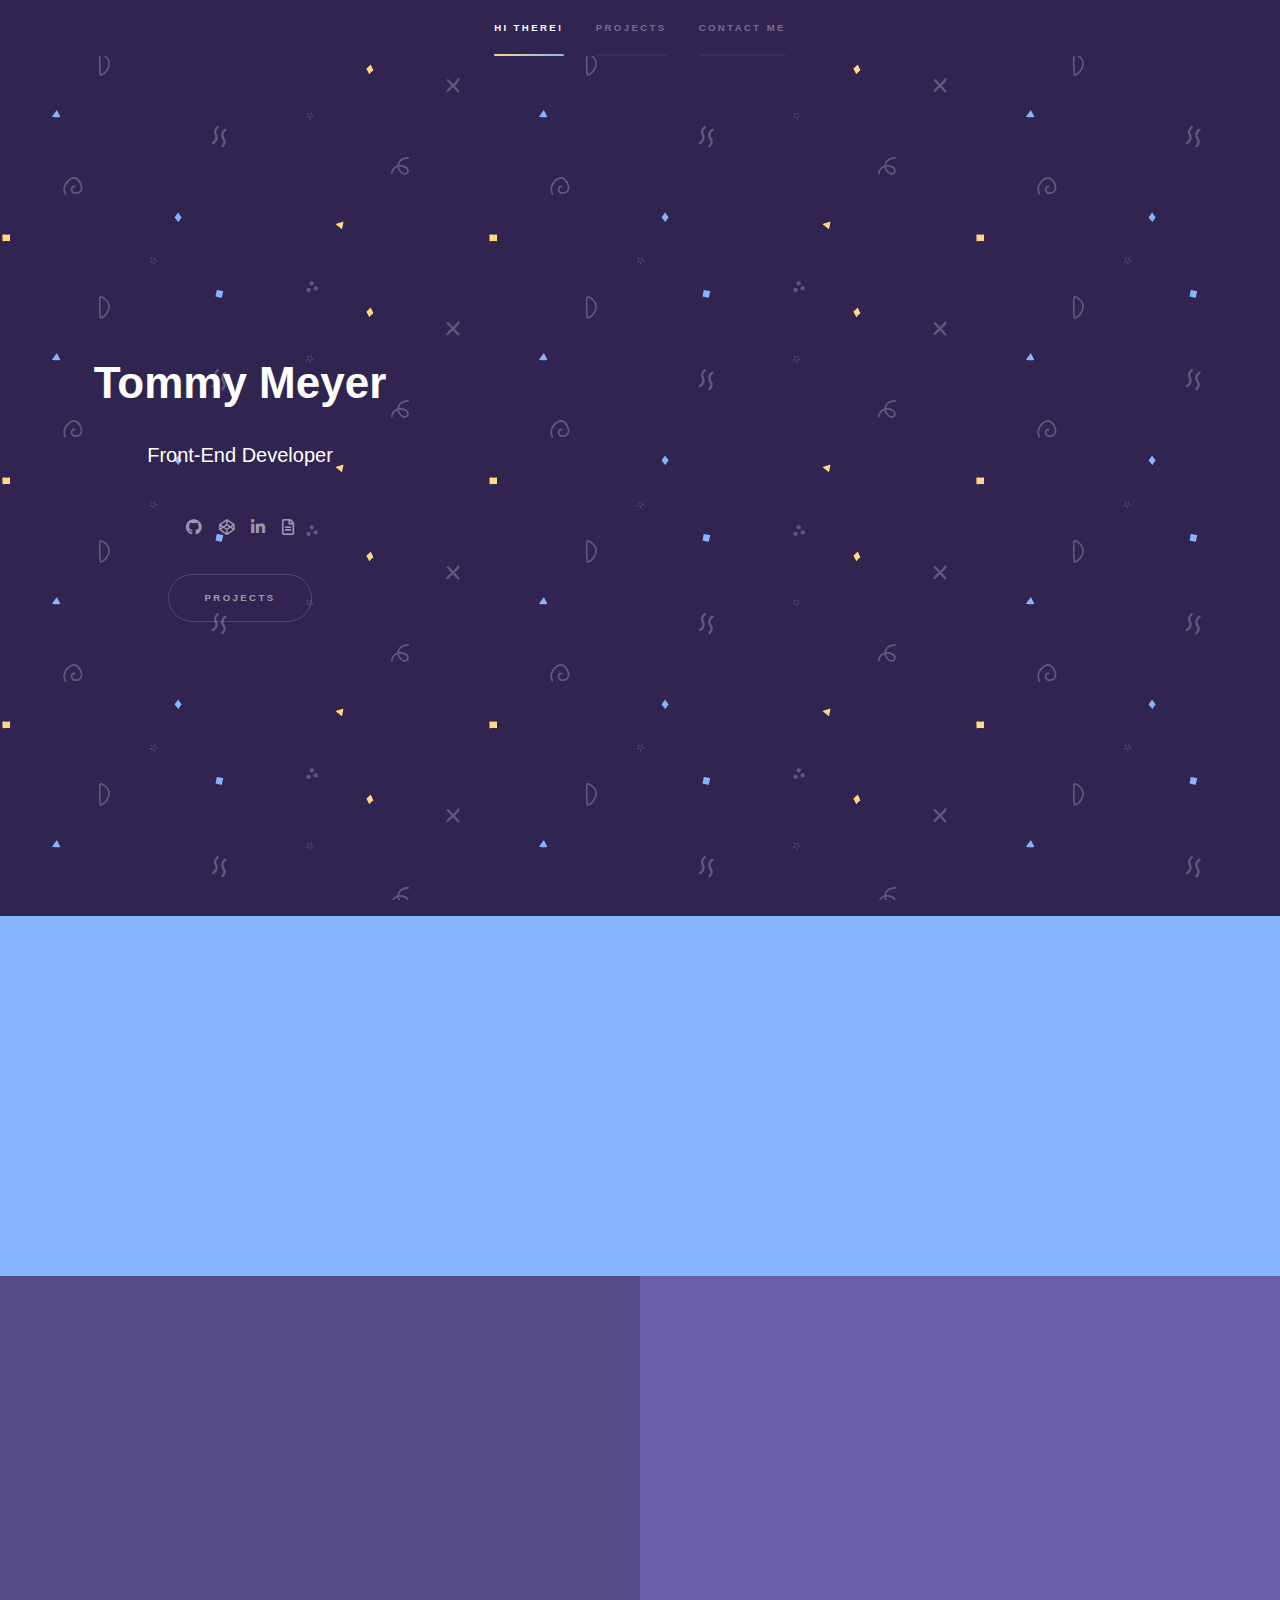
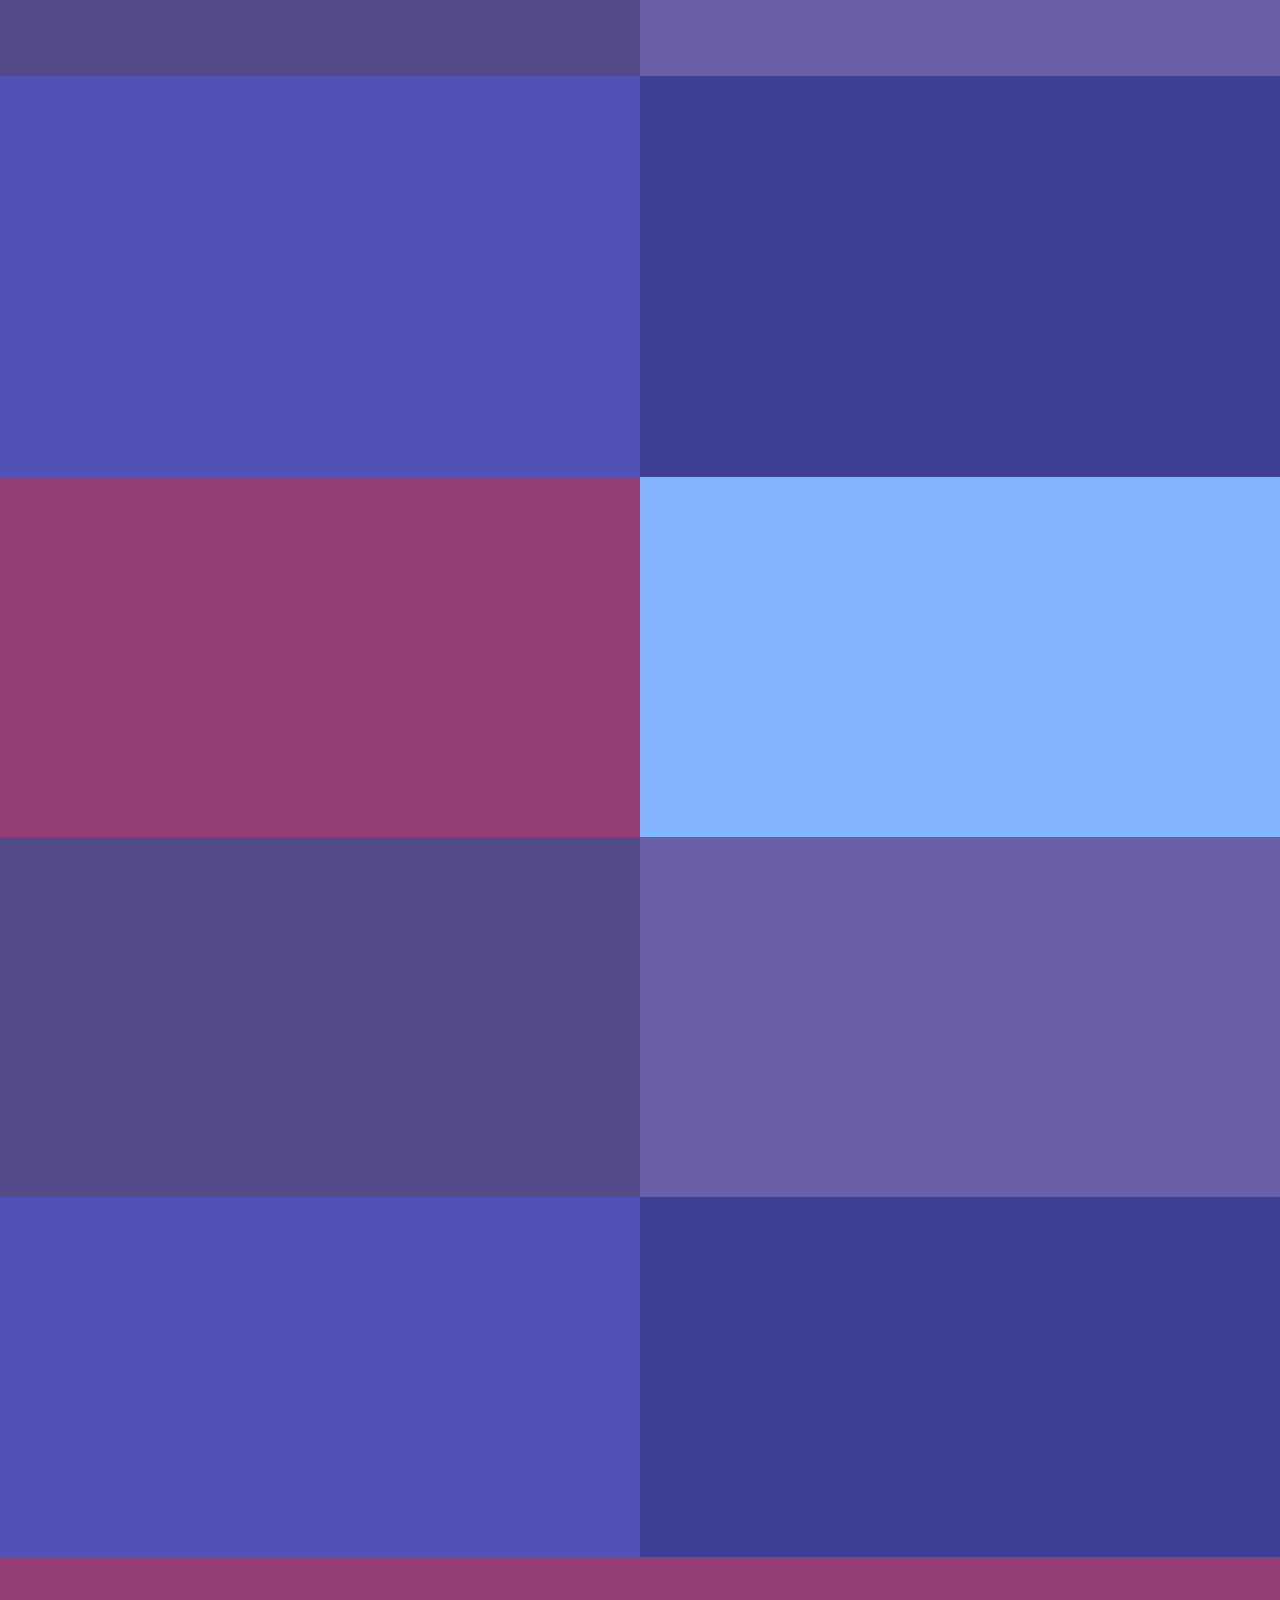
==== commit 20a0636c: "Adds carhub project." ====
--- a/index.html
+++ b/index.html
@@ -42,7 +42,7 @@
                 <li><a href="https://github.com/tommymeyer" target="_blank" rel="noreferrer noopener" class="icon brands fa-github" data-tooltip="Github"><span class="label"></span></a></li>
                 <li><a href="https://codepen.io/tommymeyer" target="_blank" rel="noreferrer noopener" class="icon brands fa-codepen" data-tooltip="Codepen"><span class="label"></span></a></li>
                 <li><a href="https://www.linkedin.com/in/tommymeyer942/" target="_blank" rel="noreferrer noopener" class="icon brands fa-linkedin-in" data-tooltip="LinkedIn"><span class="label"></span></a></li>
-                <li><a href="https://bit.ly/2AvjYid" target="_blank" rel="noreferrer noopener" class="icon brands fa-file-alt" data-tooltip="Resumé"><span class="label"></span></a></li>
+                <li><a href="https://drive.google.com/file/d/1vW84tg4SPBM0n_PxM_c7saGA9DtYOAPR/view?usp=sharing" target="_blank" rel="noreferrer noopener" class="icon brands fa-file-alt" data-tooltip="Resumé"><span class="label"></span></a></li>
               </ul>
               <ul class="actions">
                 <li><a href="#one" class="button scrolly projects-btn">Projects</a></li>
@@ -52,6 +52,20 @@
 
         <!-- One -->
           <div id="one">
+            <section class="wrapper spotlights">
+              <section class="style3">
+                <div class="content">
+                  <div class="inner">
+                    <h2>CarHub</h2>
+                    <p>Utilizing NextJS 13 with SSR, ReactJS, Typescript, and Tailwind CSS.</p>
+                    <ul class="actions">
+                      <li><a href="https://github.com/tommymeyer/next-carport" target="_blank" rel="noreferrer noopener" class="button">Source Code</a></li>
+                      <li><a href="https://next-carhub.netlify.app/" class="button" target="_blank" rel="noreferrer noopener">Live Example</a></li>
+                    </ul>
+                  </div>
+                </div>
+              </section>
+            </section>
             <section class="wrapper spotlights">
               <section class="style1-alt">
                 <div class="content">
@@ -288,7 +302,7 @@
       <footer id="footer" class="wrapper style1-alt">
         <div class="inner">
           <ul class="menu">
-            <li>&copy; 2021 <a href="https://bit.ly/2AvjYid" target="_blank" rel="noreferrer noopener">Tommy Meyer</a>. All rights reserved.</li>
+            <li>&copy; <span id="year"></span> <a href="https://bit.ly/2AvjYid" target="_blank" rel="noreferrer noopener">Tommy Meyer</a>. All rights reserved.</li>
           </ul>
         </div>
       </footer>
@@ -301,6 +315,8 @@
       <script src="assets/js/breakpoints.min.js"></script>
       <script src="assets/js/util.js"></script>
       <script src="assets/js/main.js"></script>
-
+      <script>
+        document.querySelector("#year").textContent = new Date().getFullYear();
+      </script>
   </body>
 </html>
--- a/assets/css/main.css
+++ b/assets/css/main.css
@@ -1068,6 +1068,13 @@
   button:hover, .button:hover {
     color: #ffffff;
     box-shadow: 0px 0px 15px 2px #85b4ff, 0px 0px 15px 2px #85b4ff; }
+  .style3 button, .style3 .button {
+    border-color: rgba(62, 64, 148, 1) !important;
+  }
+  .style3 button:hover, .style3 .button:hover {
+    color: #ffffff;
+    box-shadow: 0px 0px 15px 2px #3e4094, 0px 0px 15px 2px #3e4094;
+  }
 
 input[type=submit]::after, input[type=reset]::after, input[type=button]::after {
   -moz-transform: scale(0.25);
@@ -1942,6 +1949,8 @@
     top: 0;
     width: 100%; }
 .spotlights > section > .content {
+  align-items: center;
+  display: flex;
   padding: 2em; }
   .spotlights > section > .content > .inner {
     -moz-transform: translateX(0) translateY(0);
@@ -1955,6 +1964,11 @@
     opacity: 1; }
     .spotlights > section > .content > .inner p {
       color: white; }
+    .spotlights > .style3 > .content > .inner h2,
+    .spotlights > .style3 > .content > .inner p,
+    .spotlights > .style3 > .content > .inner a {
+      color: #3e4094;
+    }
     .spotlights > section > .content > .inner a {
       border-bottom: none;
       display: inline-block; }
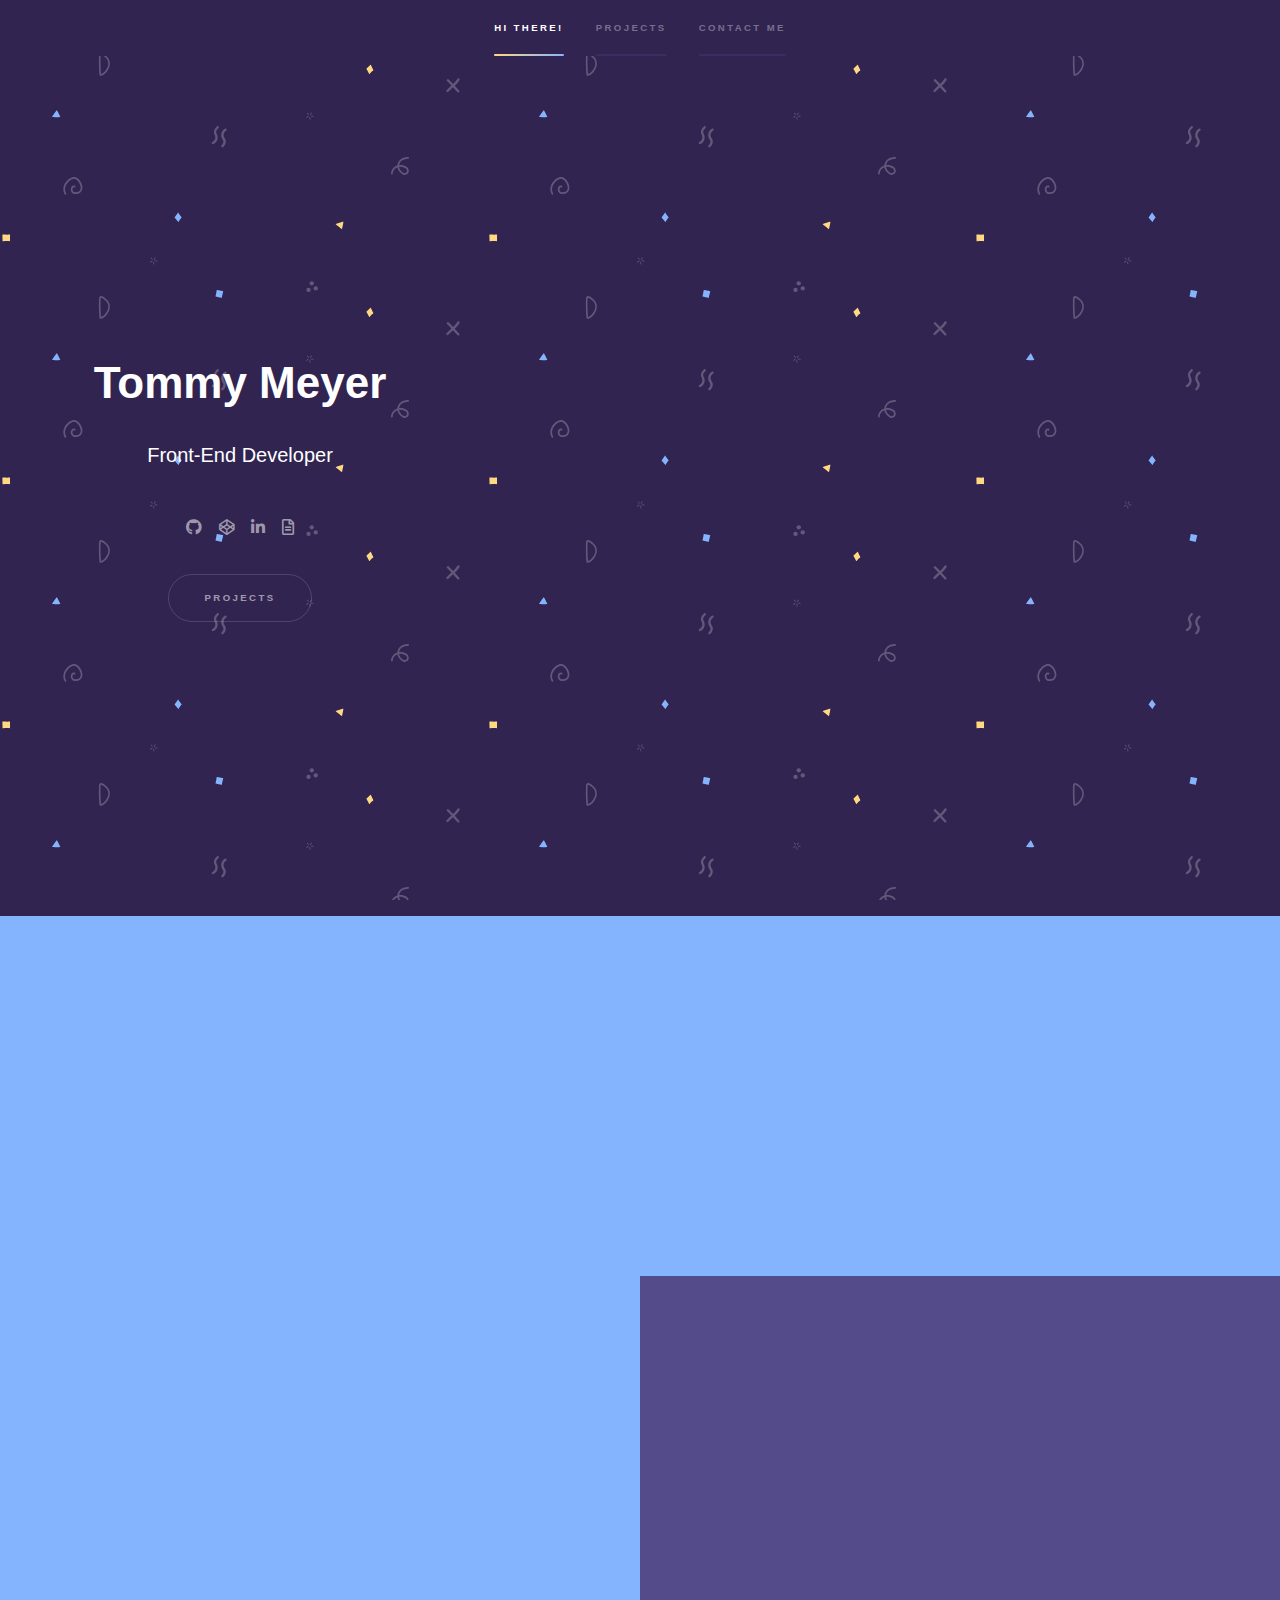
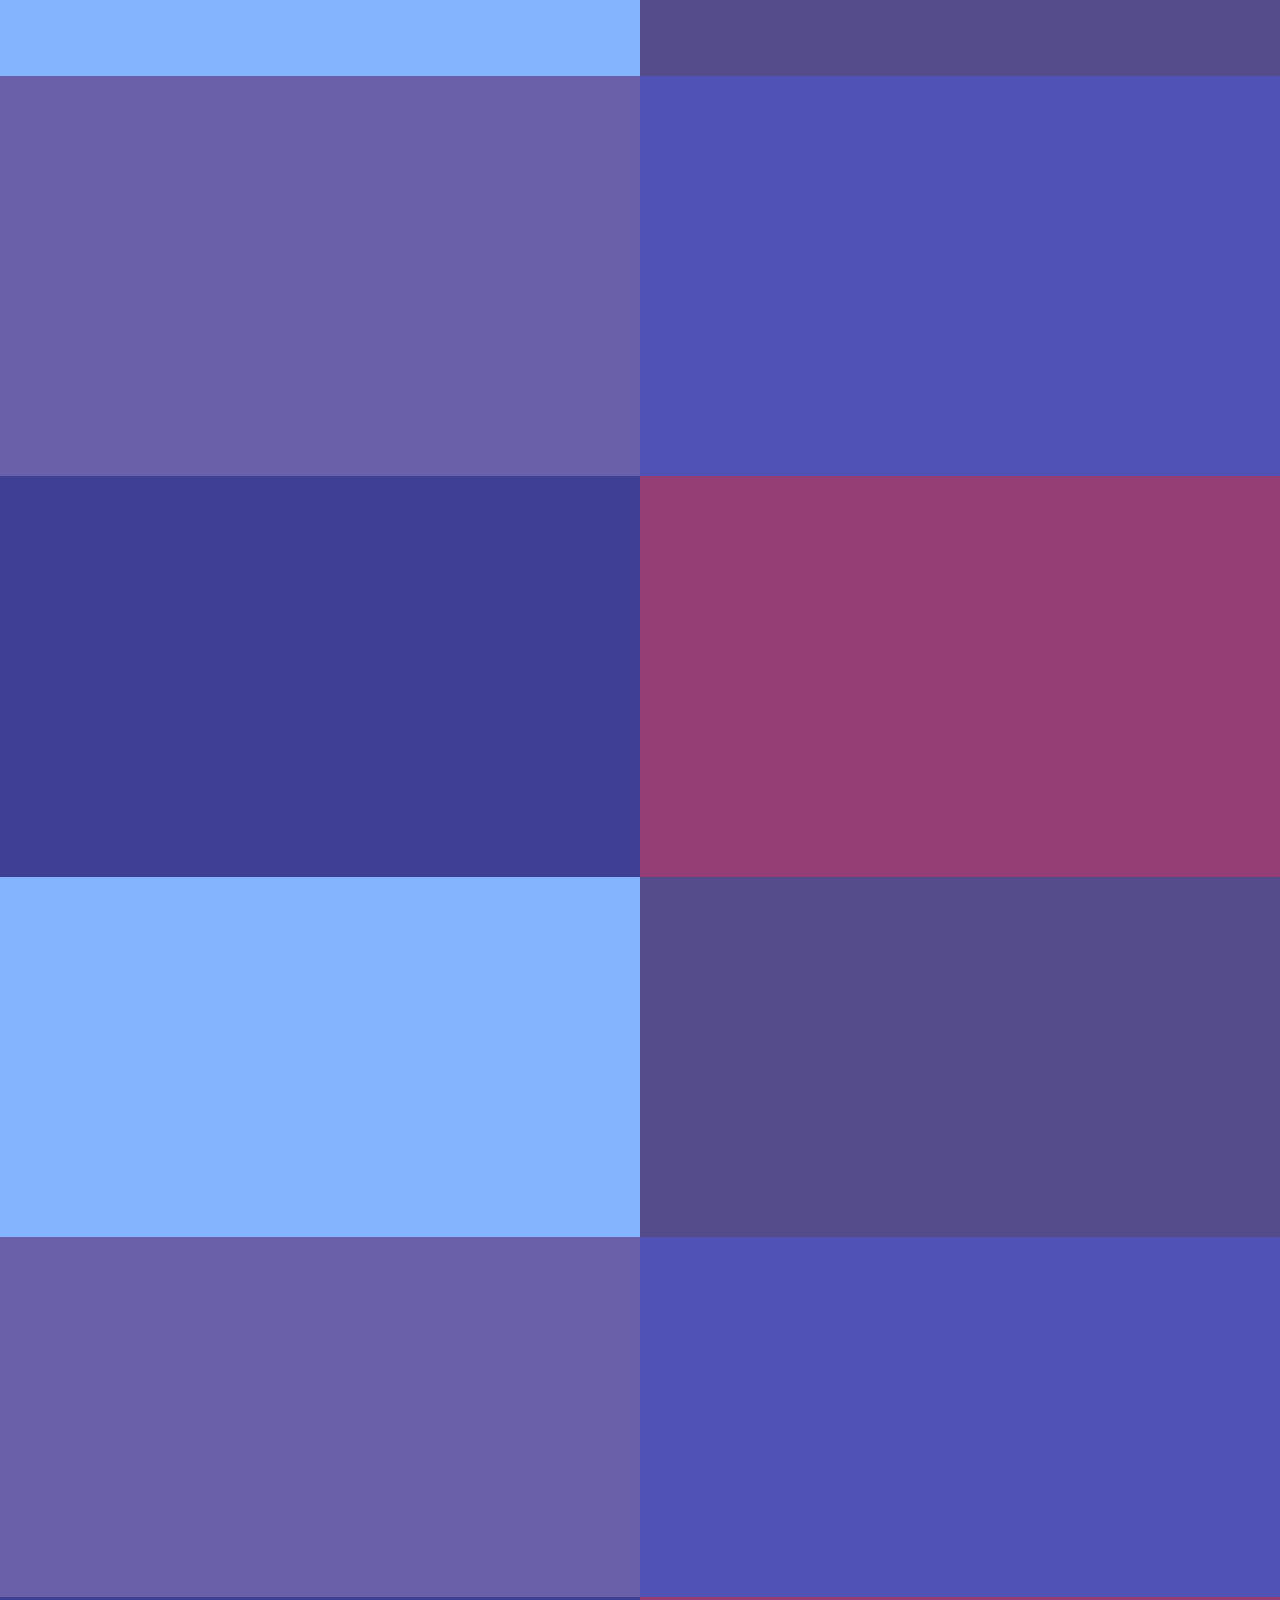
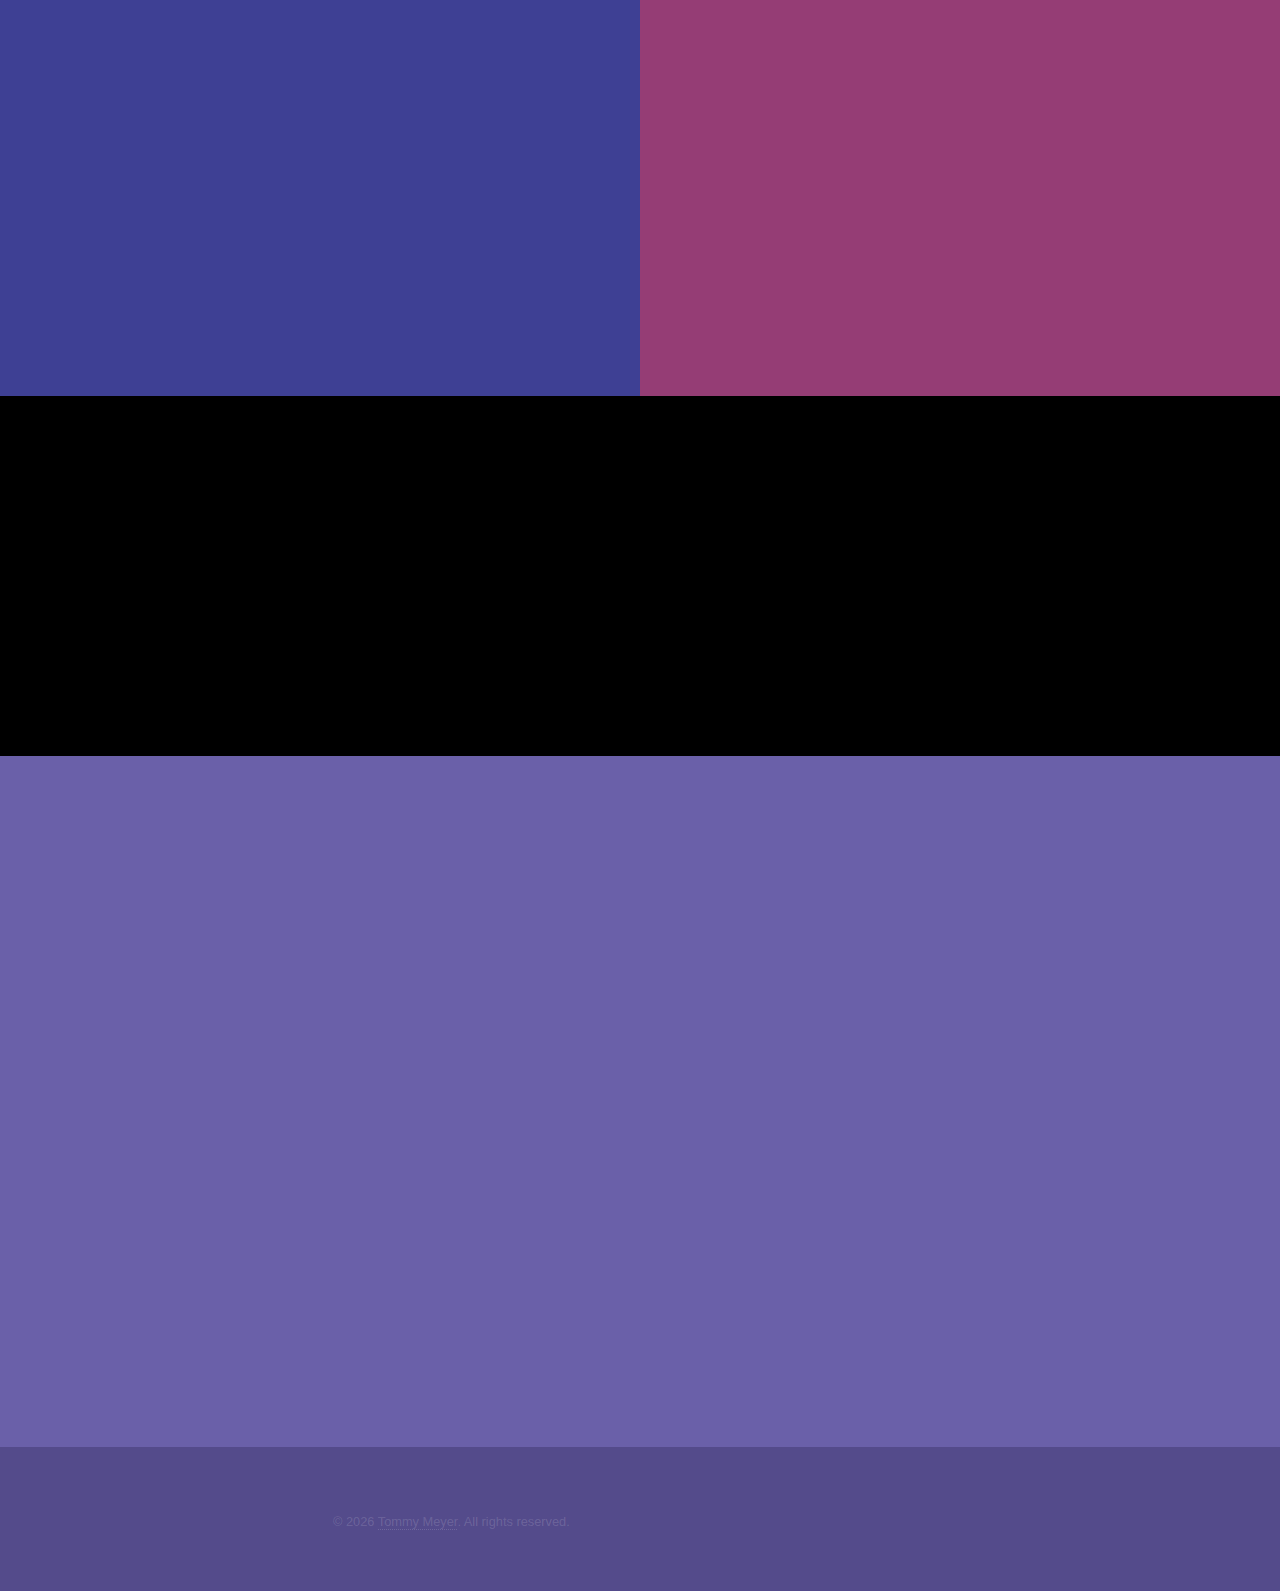
==== commit 10003bda: "Update index.html" ====
--- a/index.html
+++ b/index.html
@@ -56,6 +56,19 @@
               <section class="style3">
                 <div class="content">
                   <div class="inner">
+                    <h2>DesignGnome</h2>
+                    <p>Built in Webflow, utilizes CMS collections, animated interactions, and the Client First library.</p>
+                    <ul class="actions">
+                      <li><a href="https://www.designgnome.co/" class="button" target="_blank" rel="noreferrer noopener">Live Site</a></li>
+                    </ul>
+                  </div>
+                </div>
+              </section>
+            </section>
+            <section class="wrapper spotlights">
+              <section class="style3">
+                <div class="content">
+                  <div class="inner">
                     <h2>CarHub</h2>
                     <p>Utilizing NextJS 13 with SSR, ReactJS, Typescript, and Tailwind CSS.</p>
                     <ul class="actions">
@@ -65,8 +78,6 @@
                   </div>
                 </div>
               </section>
-            </section>
-            <section class="wrapper spotlights">
               <section class="style1-alt">
                 <div class="content">
                   <div class="inner">
@@ -79,6 +90,8 @@
                   </div>
                 </div>
               </section>
+            </section>
+            <section class="wrapper spotlights">
               <section class="style1">
                 <div class="content">
                   <div class="inner">
@@ -91,8 +104,6 @@
                   </div>
                 </div>
               </section>
-            </section>
-            <section class="wrapper spotlights">
               <section class="style2">
                 <div class="content">
                   <div class="inner">
@@ -104,6 +115,8 @@
                   </div>
                 </div>
               </section>
+            </section>
+            <section class="wrapper spotlights">
               <section class="style2-alt">
                 <div class="content">
                   <div class="inner">
@@ -116,8 +129,6 @@
                   </div>
                 </div>
               </section>
-            </section>
-            <section class="wrapper spotlights">
               <section class="style3-alt">
                 <div class="content">
                   <div class="inner">
@@ -130,6 +141,8 @@
                   </div>
                 </div>
               </section>
+            </section>
+            <section class="wrapper spotlights">
               <section class="style3">
                 <div class="content">
                   <div class="inner">
@@ -142,8 +155,6 @@
                   </div>
                 </div>
               </section>
-            </section>
-            <section class="wrapper spotlights">
               <section class="style1-alt">
                 <div class="content">
                   <div class="inner">
@@ -156,6 +167,8 @@
                   </div>
                 </div>
               </section>
+            </section>
+            <section class="wrapper spotlights">
               <section class="style1">
                 <div class="content">
                   <div class="inner">
@@ -167,8 +180,6 @@
                   </div>
                 </div>
               </section>
-            </section>
-            <section class="wrapper spotlights">
               <section class="style2">
                 <div class="content">
                   <div class="inner">
@@ -180,6 +191,8 @@
                   </div>
                 </div>
               </section>
+            </section>
+            <section class="wrapper spotlights">
               <section class="style2-alt">
                 <div class="content">
                   <div class="inner">
@@ -191,8 +204,6 @@
                   </div>
                 </div>
               </section>
-            </section>
-            <section class="wrapper spotlights">
               <section class="style3-alt">
                 <div class="content">
                   <div class="inner">
--- a/assets/css/main.css
+++ b/assets/css/main.css
@@ -1951,6 +1951,7 @@
 .spotlights > section > .content {
   align-items: center;
   display: flex;
+  justify-content: center;
   padding: 2em; }
   .spotlights > section > .content > .inner {
     -moz-transform: translateX(0) translateY(0);
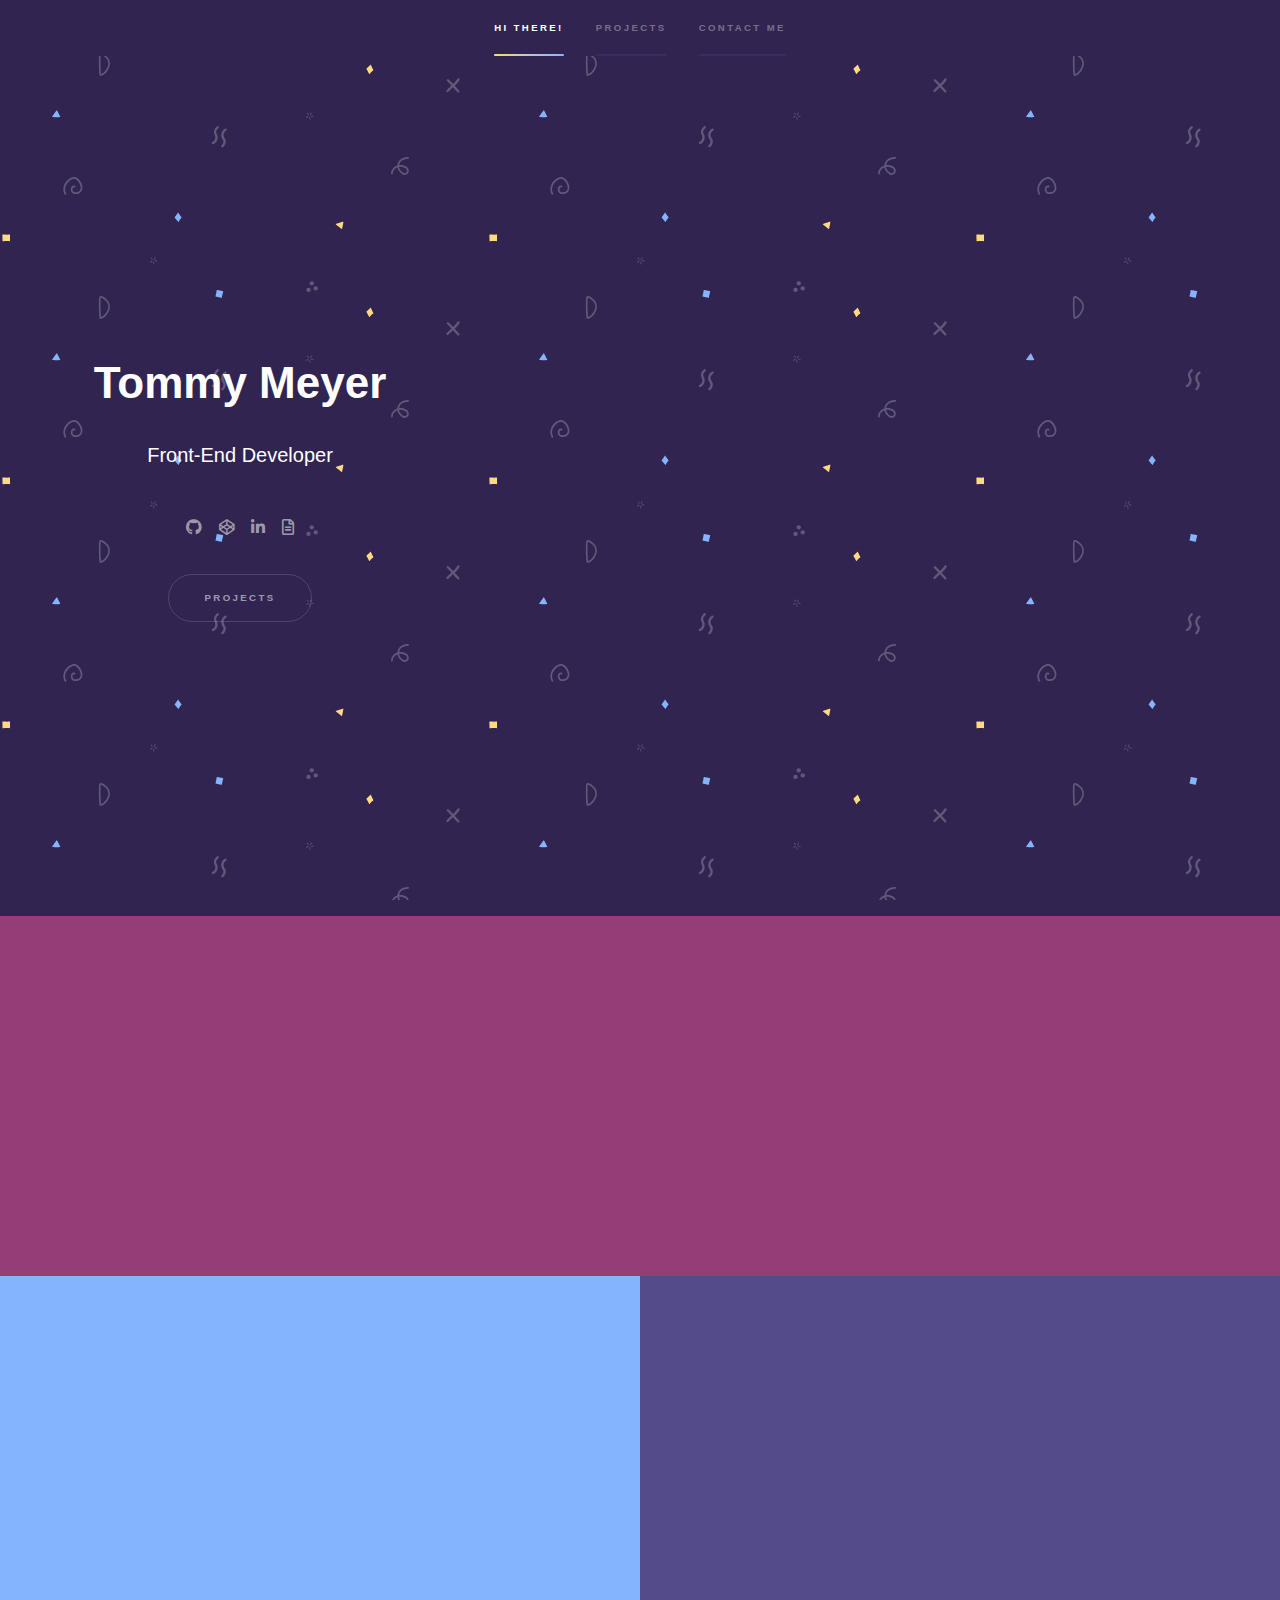
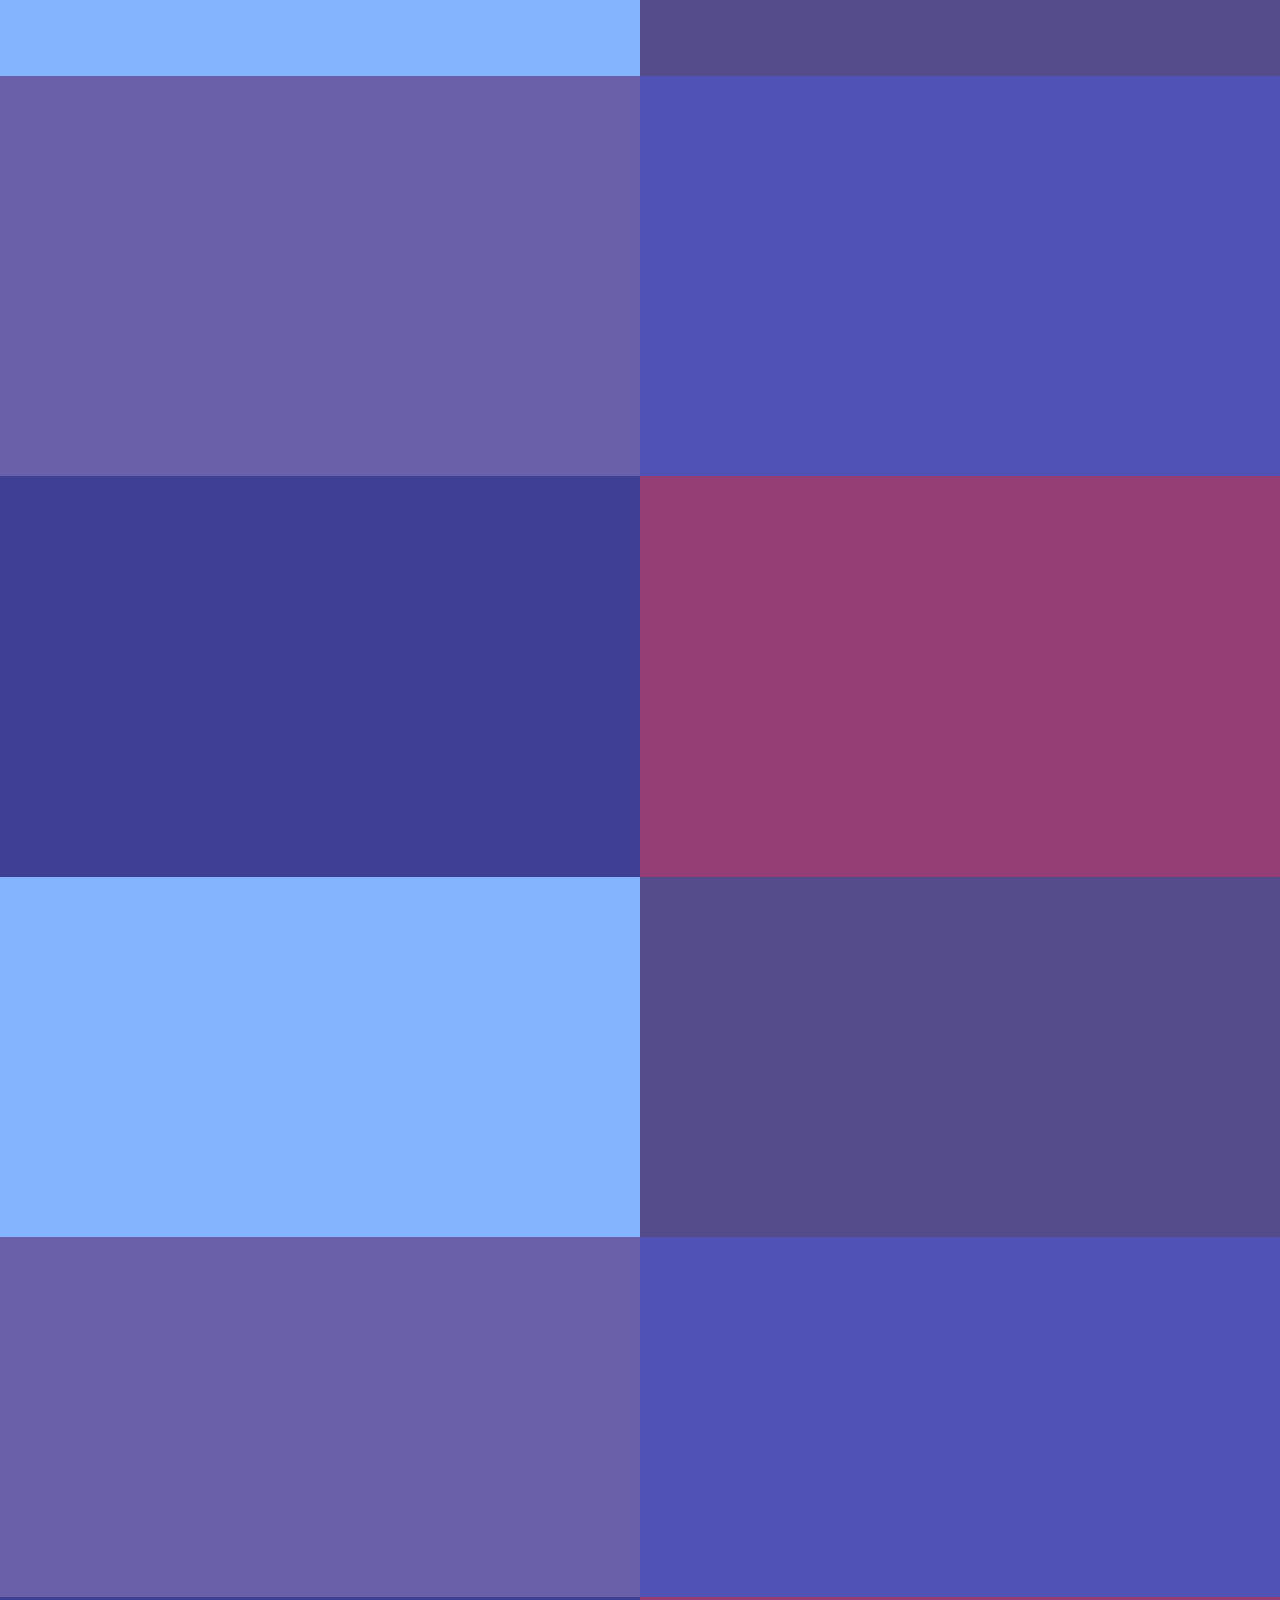
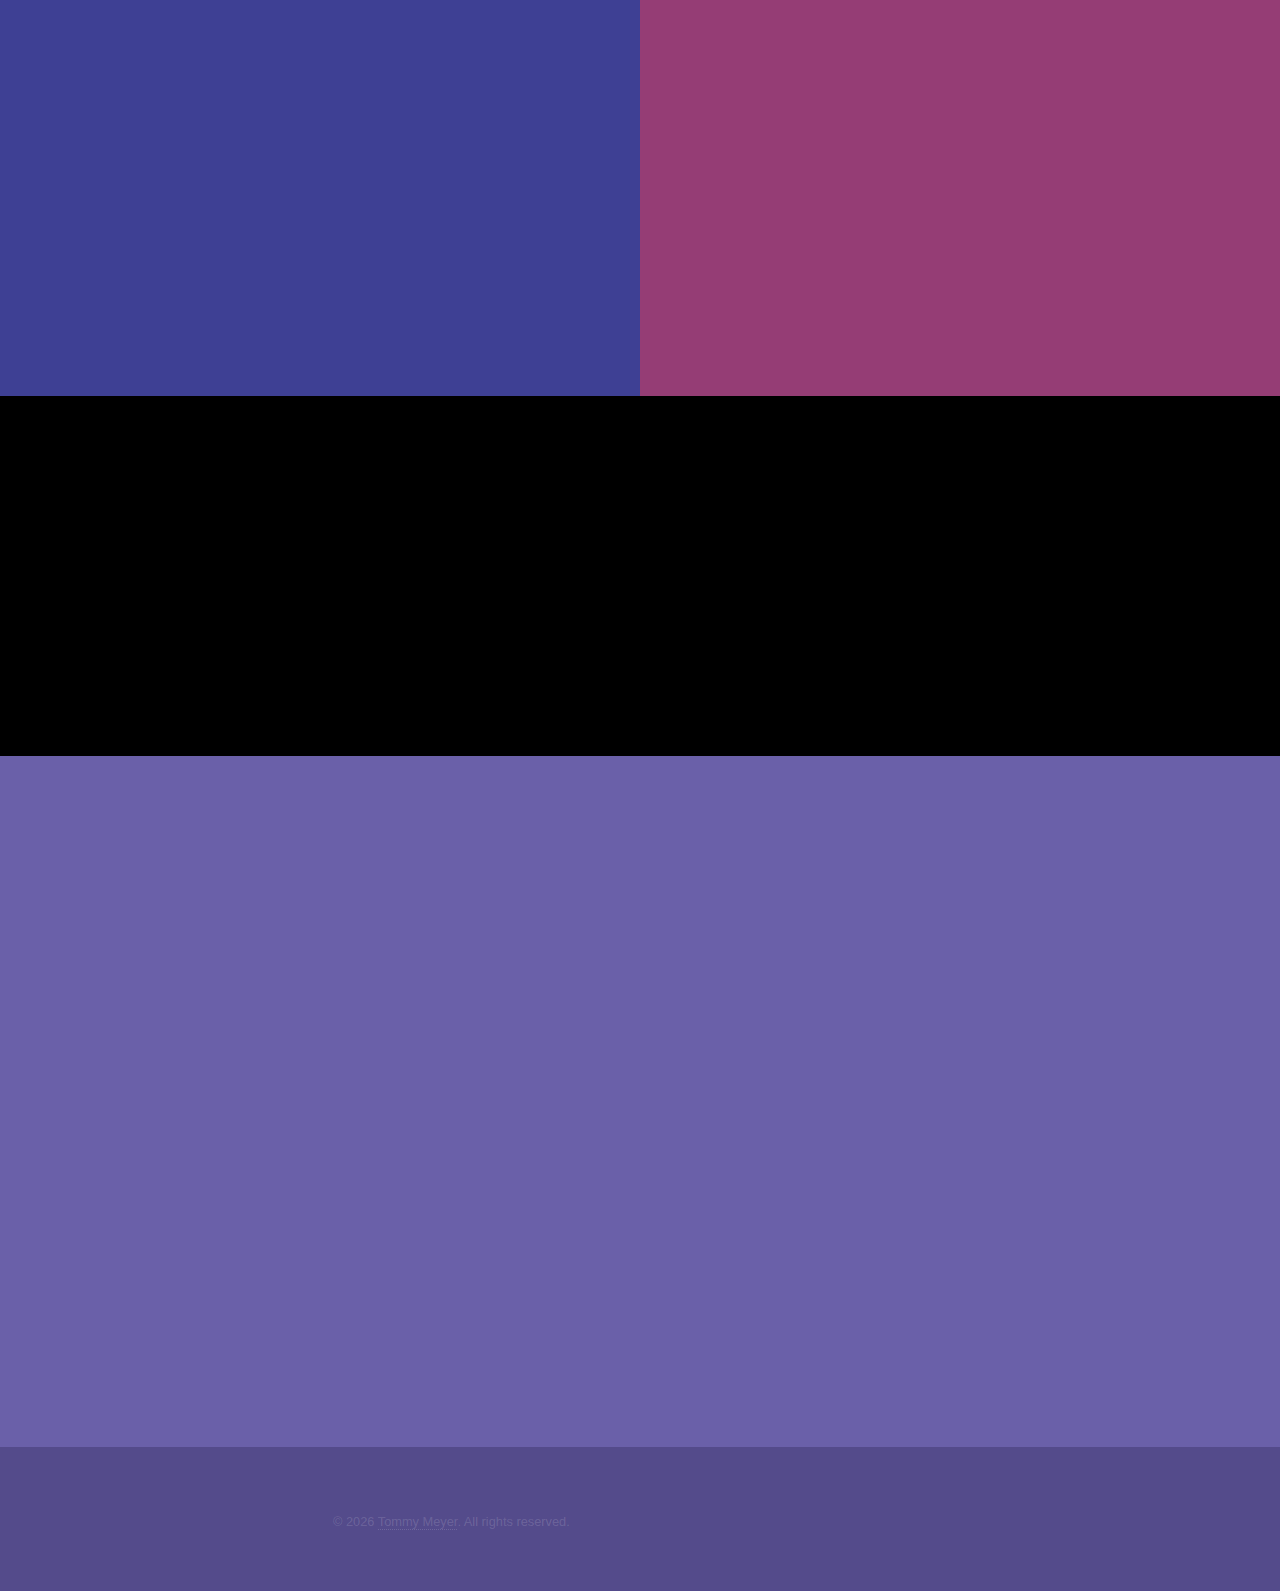
==== commit 1523244d: "Update index.html" ====
--- a/index.html
+++ b/index.html
@@ -53,7 +53,7 @@
         <!-- One -->
           <div id="one">
             <section class="wrapper spotlights">
-              <section class="style3">
+              <section class="style3-alt">
                 <div class="content">
                   <div class="inner">
                     <h2>DesignGnome</h2>
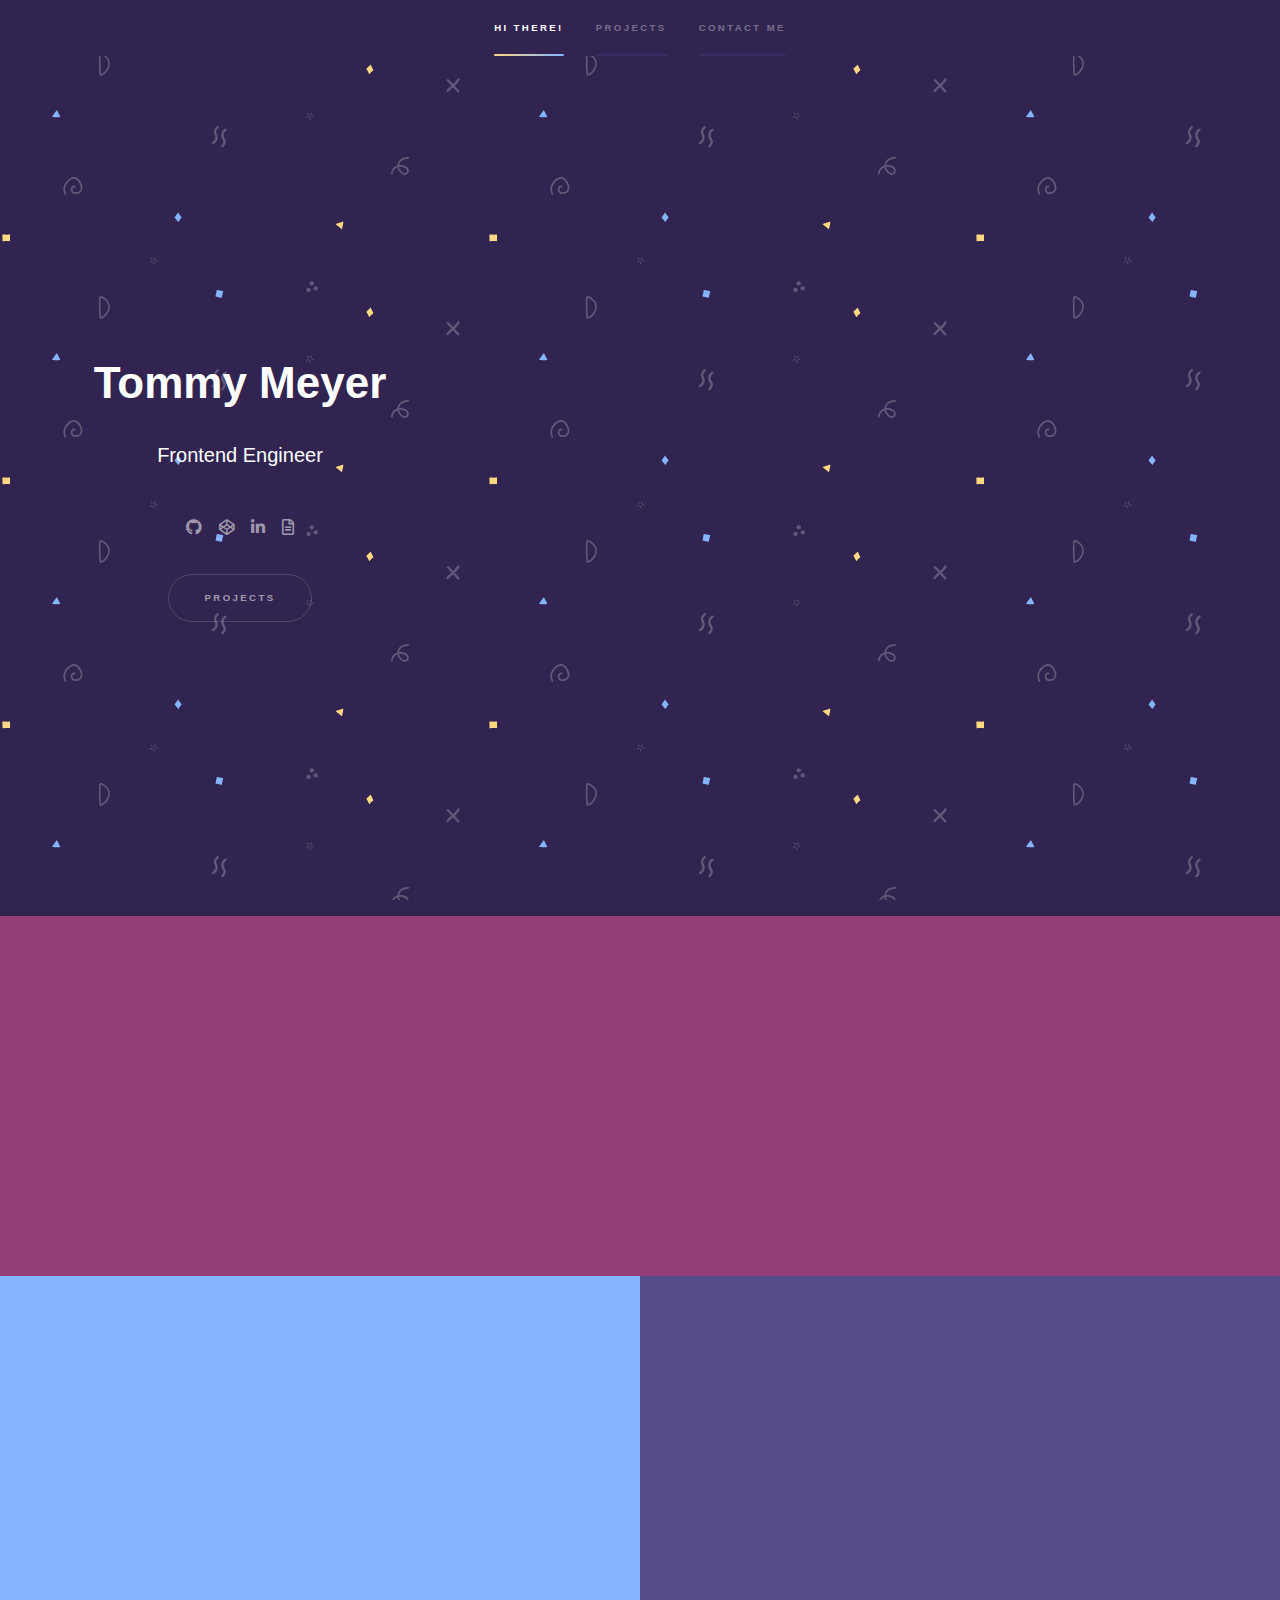
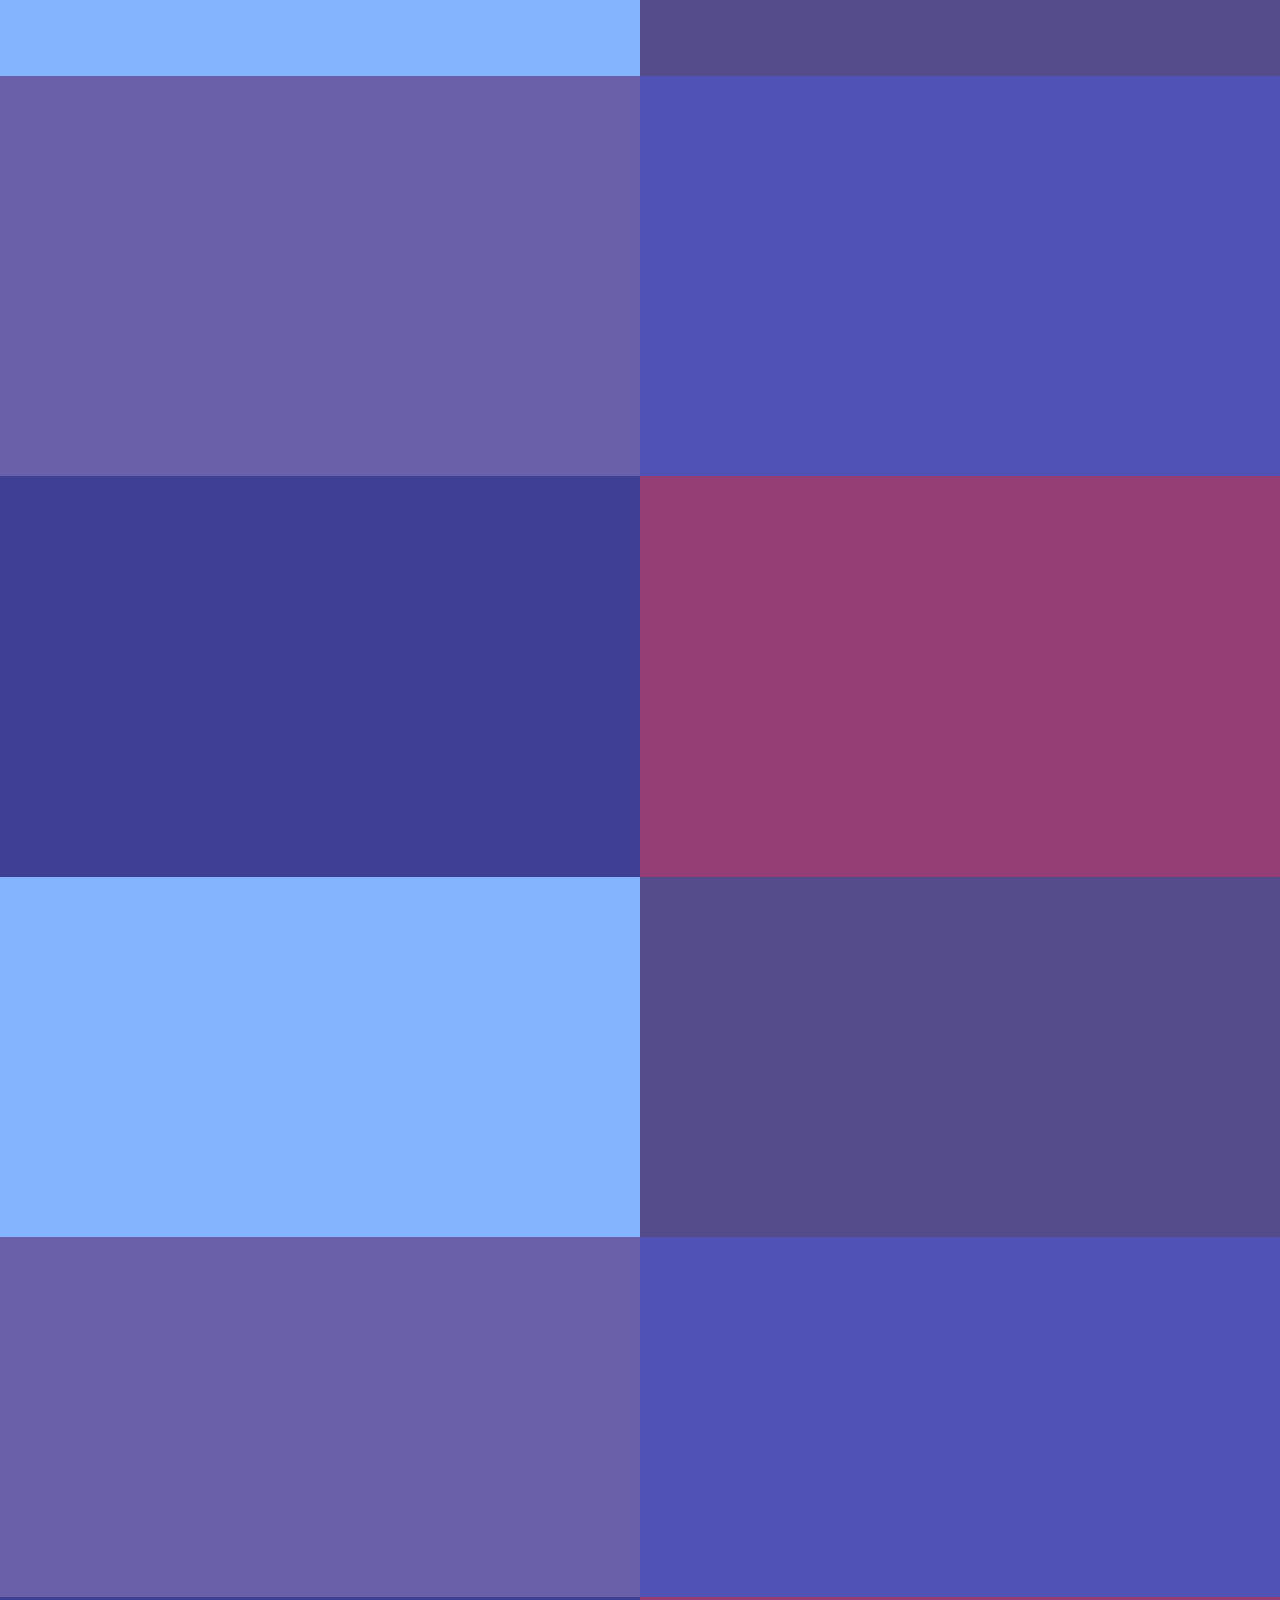
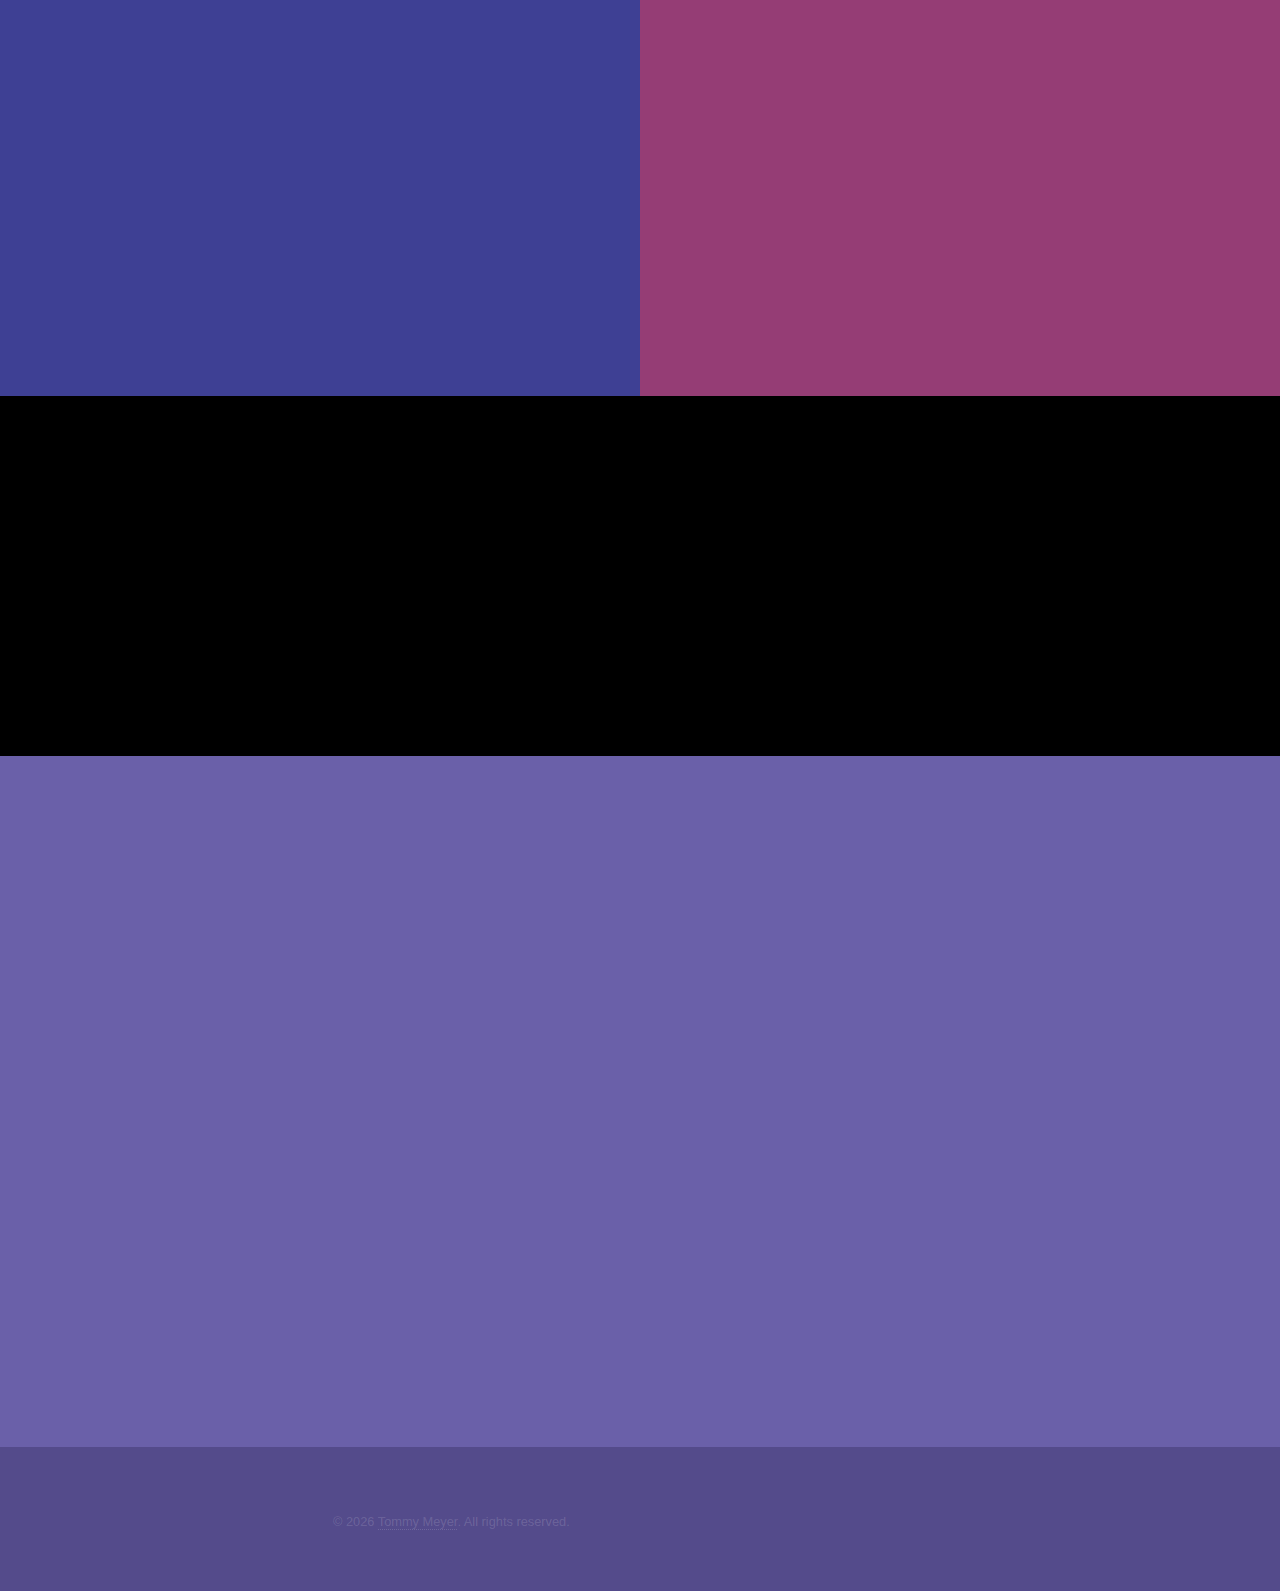
==== commit 99e540a6: "Updated job title" ====
--- a/index.html
+++ b/index.html
@@ -8,7 +8,7 @@
 -->
 <html>
   <head>
-    <title>⚡ Tommy Meyer – Front-End Developer</title>
+    <title>⚡ Tommy Meyer – Frontend Engineer</title>
     <meta charset="utf-8" />
     <meta name="viewport" content="width=device-width, initial-scale=1, user-scalable=no" />
     <link rel="stylesheet" href="assets/css/main.css" />
@@ -37,7 +37,7 @@
           <section id="intro" class="wrapper style1 fullscreen fade-up">
             <div class="inner">
               <h1>Tommy Meyer</h1>
-              <p>Front-End Developer</p>
+              <p>Frontend Engineer</p>
               <ul class="icons">
                 <li><a href="https://github.com/tommymeyer" target="_blank" rel="noreferrer noopener" class="icon brands fa-github" data-tooltip="Github"><span class="label"></span></a></li>
                 <li><a href="https://codepen.io/tommymeyer" target="_blank" rel="noreferrer noopener" class="icon brands fa-codepen" data-tooltip="Codepen"><span class="label"></span></a></li>
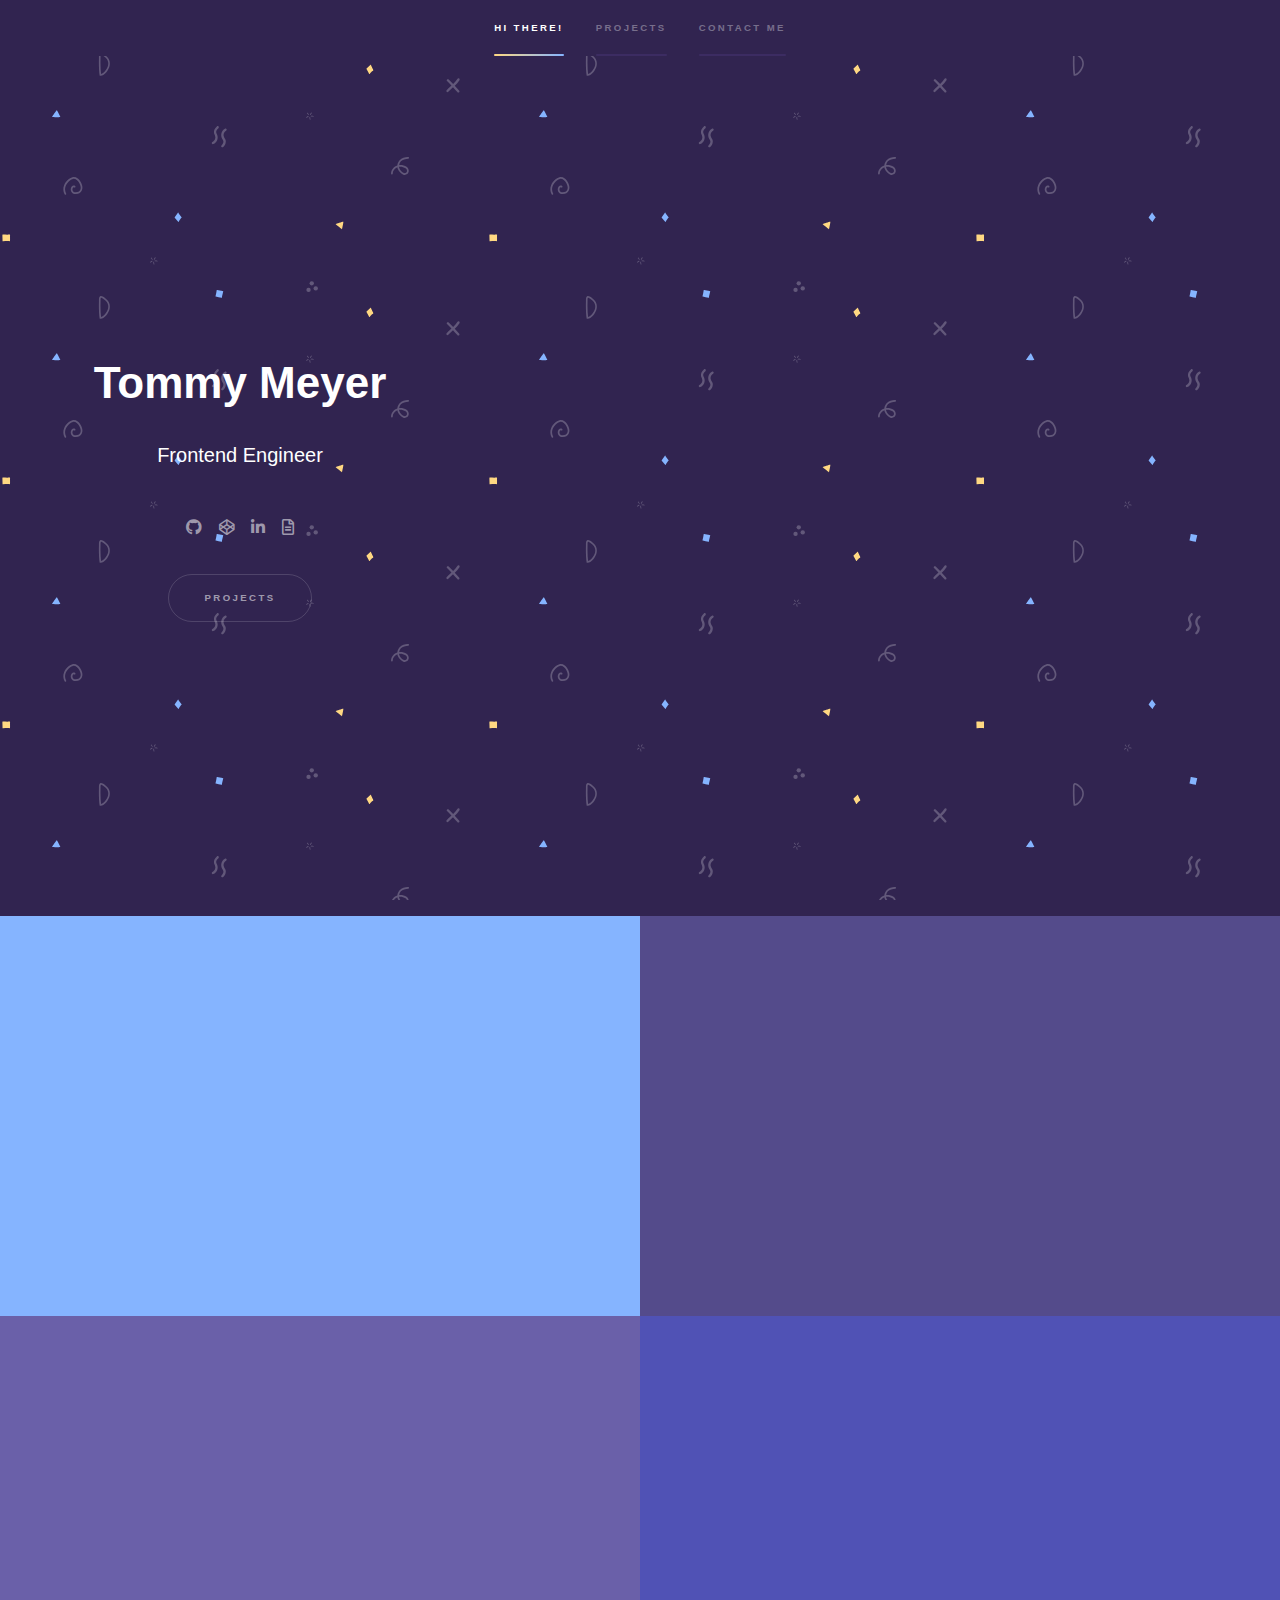
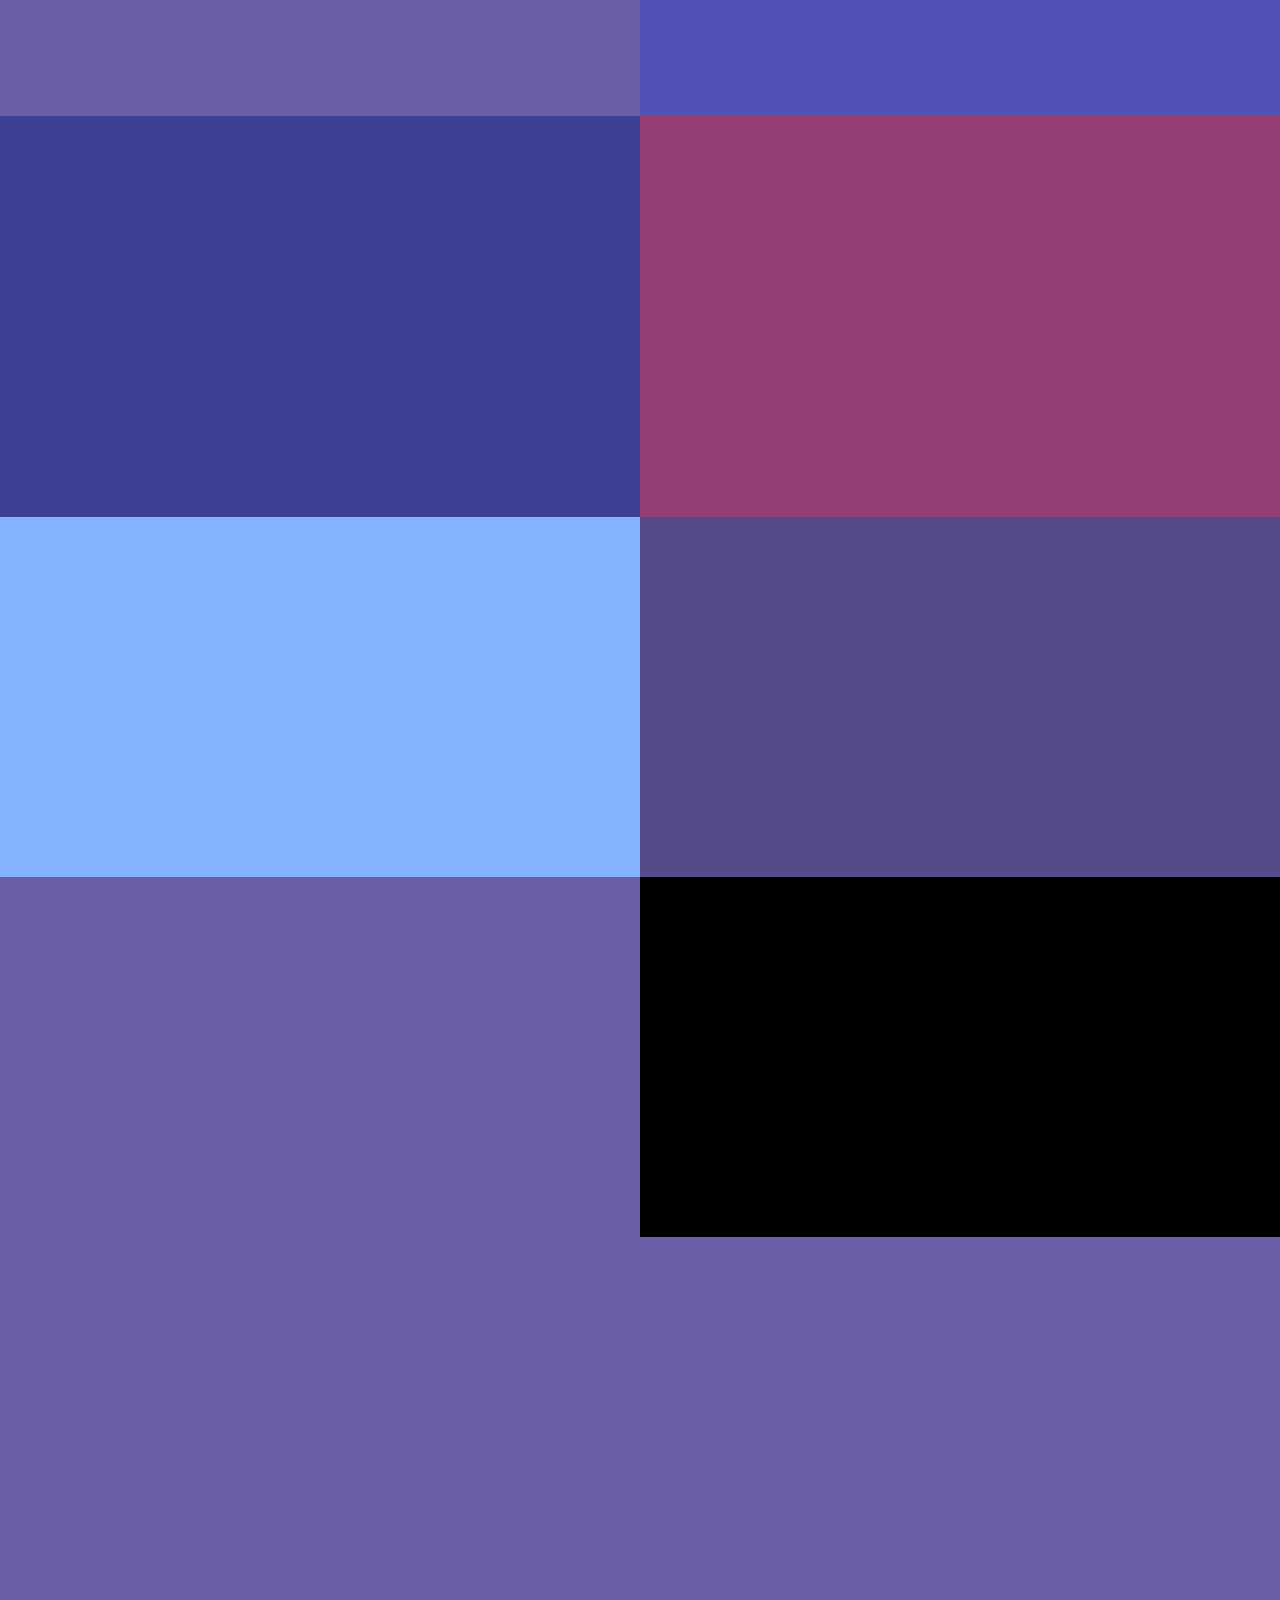
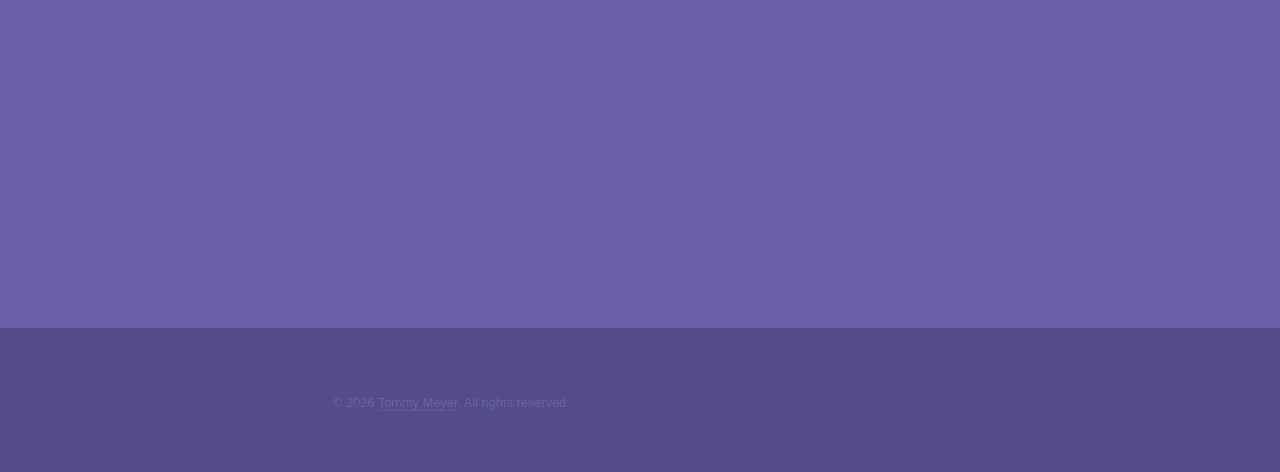
==== commit 3ba0dadb: "Remove broken projects" ====
--- a/index.html
+++ b/index.html
@@ -53,19 +53,6 @@
         <!-- One -->
           <div id="one">
             <section class="wrapper spotlights">
-              <section class="style3-alt">
-                <div class="content">
-                  <div class="inner">
-                    <h2>DesignGnome</h2>
-                    <p>Built in Webflow, utilizes CMS collections, animated interactions, and the Client First library.</p>
-                    <ul class="actions">
-                      <li><a href="https://www.designgnome.co/" class="button" target="_blank" rel="noreferrer noopener">Live Site</a></li>
-                    </ul>
-                  </div>
-                </div>
-              </section>
-            </section>
-            <section class="wrapper spotlights">
               <section class="style3">
                 <div class="content">
                   <div class="inner">
@@ -180,42 +167,6 @@
                   </div>
                 </div>
               </section>
-              <section class="style2">
-                <div class="content">
-                  <div class="inner">
-                    <a href="./projects/StoresSite.html" target="_blank" rel="noreferrer noopener"><h2>Tuft & Needle Stores Site</h2></a>
-                    <p>Tuft & Needle's Stores site. Made to help customers find products in a retail setting near them.</p>
-                    <ul class="actions">
-                      <li><a href="https://www.tuftandneedle.com/stores/" class="button" target="_blank" rel="noreferrer noopener">Live Example</a></li>
-                    </ul>
-                  </div>
-                </div>
-              </section>
-            </section>
-            <section class="wrapper spotlights">
-              <section class="style2-alt">
-                <div class="content">
-                  <div class="inner">
-                    <a href="./projects/TrackingPage.html" target="_blank" rel="noreferrer noopener"><h2>Tuft & Needle Tracking Page</h2></a>
-                    <p>Tuft & Needle's custom tracking page. Made to provide customers with a more pleasant shipment tracking experience.</p>
-                    <ul class="actions">
-                      <li><a href="https://www.tuftandneedle.com/tracking/?email=tlmeyer942@gmail.com&slug=217e1e6a1ecc" class="button" target="_blank" rel="noreferrer noopener">Live Example</a></li>
-                    </ul>
-                  </div>
-                </div>
-              </section>
-              <section class="style3-alt">
-                <div class="content">
-                  <div class="inner">
-                    <h2>Tuft & Needle Partners Site</h2>
-                    <p>Tuft & Needle's showcase site for business partnerships. All of the content is dynamically generated through a CMS, making it simpler for stakeholders to control what's on the page. I was in charge of the markup and styles for the site. I had to keep in mind the dynamic nature of the content and build layout as well as other constraints while allowing for potential unknowns in relation to styling the pages.</p>
-                    <ul class="actions">
-                      <li><a href="https://www.tuftandneedle.com/partners/" class="button" target="_blank" rel="noreferrer noopener">Live Example</a></li>
-                    </ul>
-                  </div>
-                </div>
-              </section>
-            </section>
             <section class="wrapper spotlights">
               <section class="style4">
                 <div class="content">
